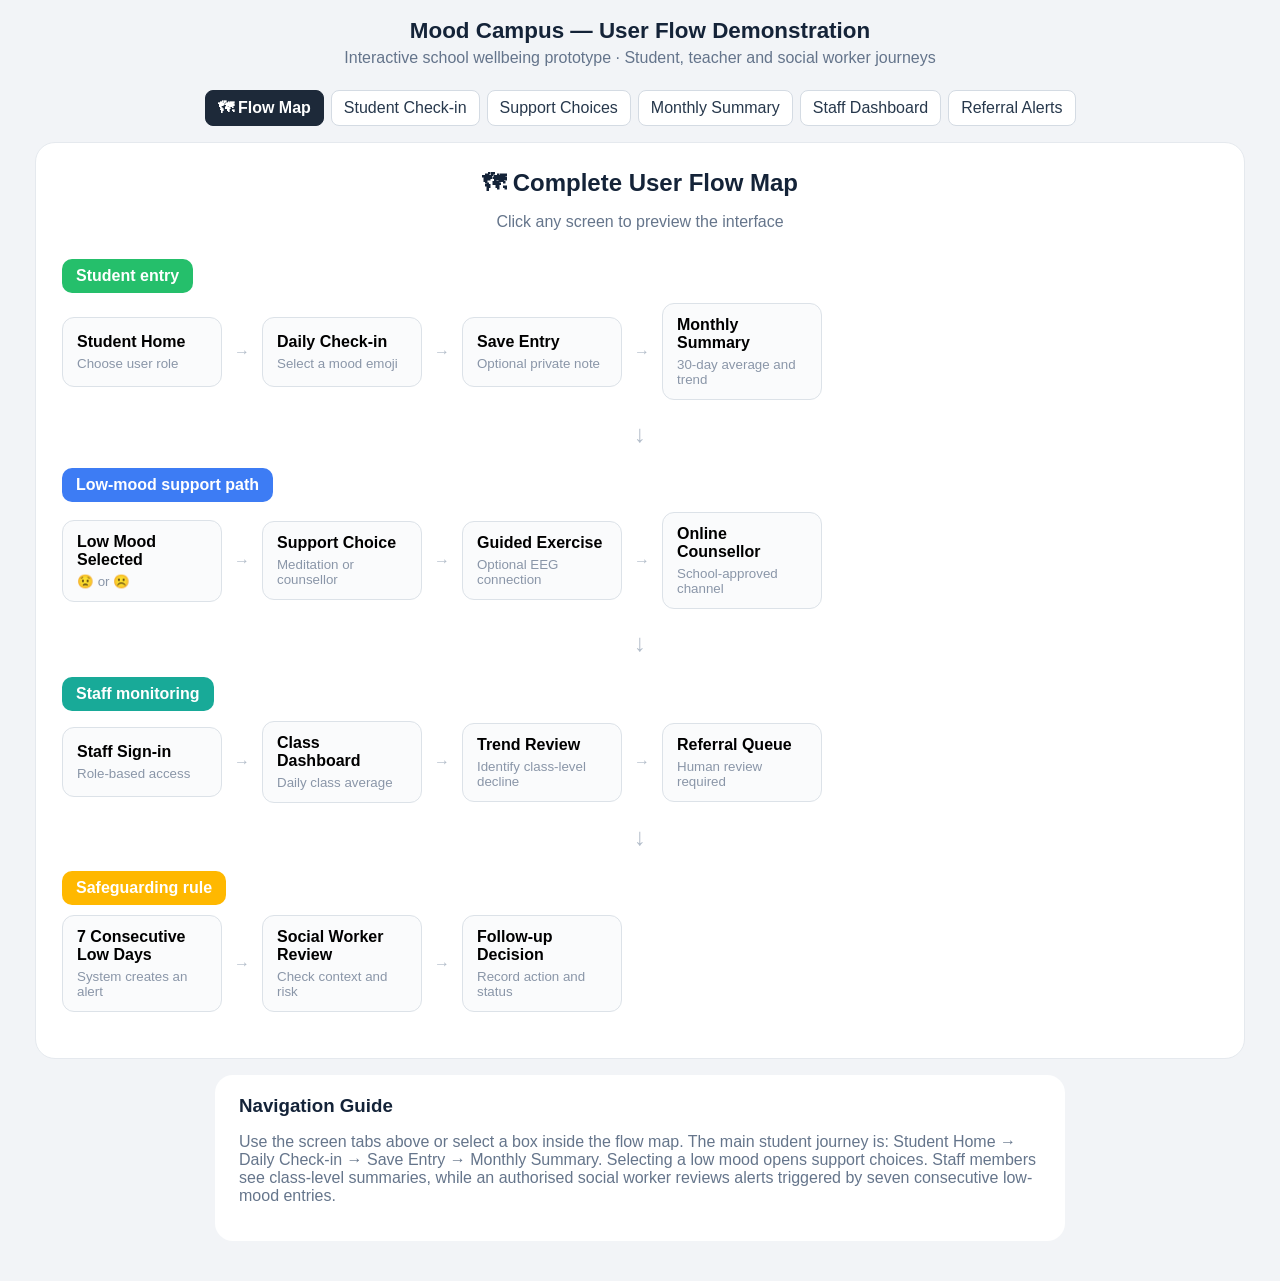
==== index.html @ 875c128a "Add files via upload" ====
<!doctype html>
<html lang="en">
<head>
<meta charset="utf-8"><meta name="viewport" content="width=device-width,initial-scale=1"><meta name="theme-color" content="#173c34">
<title>Mood Campus — User Flow Demonstration</title><link rel="stylesheet" href="style.css">
</head><body>
<header class="site-head"><h1>Mood Campus — User Flow Demonstration</h1><p>Interactive school wellbeing prototype · Student, teacher and social worker journeys</p></header>
<nav class="tabs" aria-label="Prototype screens">
<button class="tab active" data-screen="flow">🗺 Flow Map</button><button class="tab" data-screen="student">Student Check-in</button><button class="tab" data-screen="support">Support Choices</button><button class="tab" data-screen="history">Monthly Summary</button><button class="tab" data-screen="staff">Staff Dashboard</button><button class="tab" data-screen="referrals">Referral Alerts</button>
</nav>
<main>
<section id="flow" class="screen">
<div class="panel flow-panel"><div class="center-title"><h2>🗺 Complete User Flow Map</h2><p>Click any screen to preview the interface</p></div>
<div class="lane"><span class="lane-title green">Student entry</span><div class="flow-row"><button data-go="student"><b>Student Home</b><small>Choose user role</small></button><i>→</i><button data-go="student"><b>Daily Check-in</b><small>Select a mood emoji</small></button><i>→</i><button data-go="history"><b>Save Entry</b><small>Optional private note</small></button><i>→</i><button data-go="history"><b>Monthly Summary</b><small>30-day average and trend</small></button></div></div>
<div class="down">↓</div>
<div class="lane"><span class="lane-title blue">Low-mood support path</span><div class="flow-row"><button data-go="student"><b>Low Mood Selected</b><small>😟 or ☹️</small></button><i>→</i><button data-go="support"><b>Support Choice</b><small>Meditation or counsellor</small></button><i>→</i><button data-go="support"><b>Guided Exercise</b><small>Optional EEG connection</small></button><i>→</i><button data-go="support"><b>Online Counsellor</b><small>School-approved channel</small></button></div></div>
<div class="down">↓</div>
<div class="lane"><span class="lane-title teal">Staff monitoring</span><div class="flow-row"><button data-go="staff"><b>Staff Sign-in</b><small>Role-based access</small></button><i>→</i><button data-go="staff"><b>Class Dashboard</b><small>Daily class average</small></button><i>→</i><button data-go="staff"><b>Trend Review</b><small>Identify class-level decline</small></button><i>→</i><button data-go="referrals"><b>Referral Queue</b><small>Human review required</small></button></div></div>
<div class="down">↓</div>
<div class="lane"><span class="lane-title amber">Safeguarding rule</span><div class="flow-row"><button data-go="referrals"><b>7 Consecutive Low Days</b><small>System creates an alert</small></button><i>→</i><button data-go="referrals"><b>Social Worker Review</b><small>Check context and risk</small></button><i>→</i><button data-go="referrals"><b>Follow-up Decision</b><small>Record action and status</small></button></div></div>
</div>
<div class="guide"><h3>Navigation Guide</h3><p>Use the screen tabs above or select a box inside the flow map. The main student journey is: Student Home → Daily Check-in → Save Entry → Monthly Summary. Selecting a low mood opens support choices. Staff members see class-level summaries, while an authorised social worker reviews alerts triggered by seven consecutive low-mood entries.</p></div>
</section>
<section id="student" class="screen hidden"><div class="phone"><div class="phone-head"><span>9:41</span><b>Mood Campus</b><span>●●●</span></div><div class="phone-body"><p class="kicker">DAILY CHECK-IN</p><h2>How are you feeling today?</h2><p>Select the emoji closest to how you feel right now.</p><div class="moods"><button data-score="5">😄<span>Great</span></button><button data-score="4">🙂<span>Good</span></button><button data-score="3">😐<span>Okay</span></button><button data-score="2">😟<span>Low</span></button><button data-score="1">☹️<span>Very low</span></button></div><label for="note">Would you like to add a note? <em>Optional</em></label><textarea id="note" maxlength="300" placeholder="Your note is stored only in this browser prototype."></textarea><button id="saveMood" class="primary" disabled>Save today's check-in</button><p id="saveMsg" class="status" aria-live="polite"></p><div id="studentSupport" class="mini-support hidden"><b>Support is available now</b><p>You can start a short breathing exercise or contact a school counsellor.</p><button data-jump="support">View support options</button></div></div></div></section>
<section id="support" class="screen hidden"><div class="screen-card"><p class="kicker">SUPPORT CHOICES</p><h2>You do not have to manage this alone.</h2><div class="choice-grid"><article><div class="icon">🧘</div><h3>2-minute breathing exercise</h3><p>Follow a paced breathing circle. This is a wellbeing exercise, not clinical treatment.</p><button id="startMeditation" class="primary">Start exercise</button></article><article><div class="icon">🧠</div><h3>Connect an EEG device</h3><p>Prototype connection for a school-approved meditation device.</p><button id="connectEEG" class="secondary">Connect device</button><p id="eegStatus" class="status"></p></article><article><div class="icon">💬</div><h3>Contact a counsellor</h3><p>Open the school's approved online counselling channel.</p><a class="primary linkbtn" href="mailto:counsellor@school.edu.hk?subject=Student requests counselling support">Contact counsellor</a></article></div><div class="urgent">If you or another person is in immediate danger, contact a trusted adult or call Hong Kong emergency services at 999.</div></div></section>
<section id="history" class="screen hidden"><div class="screen-card"><div class="split"><div><p class="kicker">LAST 30 DAYS</p><h2>My mood summary</h2></div><div class="metric"><b id="monthAvg">--</b><span>/ 5 average</span></div></div><div id="studentChart" class="chart"></div><div class="legend"><span><i class="dot recorded"></i>Recorded</span><span><i class="dot empty"></i>No entry</span></div><p class="privacy-note">This prototype stores entries in your current browser only. Entries do not sync between devices.</p></div></section>
<section id="staff" class="screen hidden"><div class="screen-card"><div class="split"><div><p class="kicker">TEACHER / SOCIAL WORKER</p><h2>Class wellbeing dashboard</h2></div><select id="classSelect" aria-label="Select class"><option>1A</option><option>1B</option><option>2A</option></select></div><div class="stats"><article><span>Today's average</span><b id="classAvg">--</b><small>/ 5</small></article><article><span>Responses today</span><b id="responseCount">--</b><small>students</small></article><article class="warn"><span>Items to review</span><b id="riskCount">--</b><small>alerts</small></article></div><div class="split chart-title"><h3>7-day class average</h3><span id="trendBadge" class="badge"></span></div><div id="classChart" class="chart"></div><p class="privacy-note">Class-level data should only be displayed when the response count is large enough to prevent identification of individual students.</p></div></section>
<section id="referrals" class="screen hidden"><div class="screen-card"><p class="kicker">AUTHORISED STAFF ONLY</p><h2>Social worker review queue</h2><div id="alerts"></div><div class="policy"><b>Prototype safeguard</b><p>Seven consecutive very-low mood entries create a review alert, not a diagnosis. An authorised social worker must assess context, immediate risk and the appropriate next step before contacting the student.</p></div></div></section>
</main>
<div id="modal" class="modal hidden" role="dialog" aria-modal="true"><div class="modal-card"><button id="closeModal" class="close">×</button><h2>2-minute breathing exercise</h2><div class="breath">Breathe in</div><b id="timer">02:00</b><p>Follow the circle at a comfortable pace.</p></div></div>
<script src="app.js"></script></body></html>
---- style.css ----
:root{--navy:#18283c;--bg:#f2f4f7;--card:#fff;--line:#dce2e8;--muted:#718096;--green:#25bf6b;--blue:#3d7cf4;--teal:#18aa98;--amber:#ffb800;--ink:#142338}*{box-sizing:border-box}body{margin:0;font-family:Inter,Segoe UI,Arial,sans-serif;background:var(--bg);color:var(--ink)}button,textarea,select{font:inherit}.site-head{text-align:center;padding:18px 16px 10px}.site-head h1{font-size:1.4rem;margin:0}.site-head p{margin:5px 0;color:#64748b}.tabs{display:flex;flex-wrap:wrap;justify-content:center;gap:7px;padding:8px 16px 16px}.tab{border:1px solid #d4dbe3;background:white;padding:8px 12px;border-radius:8px;cursor:pointer;color:#27384c}.tab.active{background:#1d2939;color:white;border-color:#1d2939;font-weight:700}main{width:min(1210px,calc(100% - 28px));margin:auto}.panel,.screen-card{background:#fff;border-radius:20px;padding:26px;border:1px solid #e5e9ee}.center-title{text-align:center;margin-bottom:28px}.center-title h2{margin:0 0 5px}.center-title p,.guide p{color:#65758b}.lane{margin:20px 0}.lane-title{display:inline-block;color:white;font-weight:750;padding:8px 14px;border-radius:10px;margin-bottom:10px}.green{background:var(--green)}.blue{background:var(--blue)}.teal{background:var(--teal)}.amber{background:var(--amber)}.flow-row{display:flex;align-items:center;gap:12px;flex-wrap:wrap}.flow-row button{width:160px;min-height:70px;text-align:left;padding:12px 14px;background:#fafbfc;border:1px solid #dce2e8;border-radius:12px;cursor:pointer}.flow-row button:hover{border-color:#78a5ef;box-shadow:0 5px 15px #dce9ff}.flow-row b,.flow-row small{display:block}.flow-row small{color:#8a96a8;margin-top:5px}.flow-row i,.down{font-style:normal;color:#b3bdca}.down{text-align:center;font-size:1.5rem}.guide{max-width:850px;margin:16px auto 40px;background:white;border-radius:18px;padding:20px 24px}.guide h3{margin:0 0 5px}.hidden{display:none!important}.phone{width:min(390px,100%);margin:15px auto 40px;background:white;border:10px solid #1f2937;border-radius:34px;overflow:hidden;box-shadow:0 22px 50px #aab3c0}.phone-head{background:#173c34;color:white;display:flex;justify-content:space-between;padding:14px 18px;font-size:.8rem}.phone-body{padding:24px}.kicker{font-size:.72rem;letter-spacing:.14em;color:#3f7c6e;font-weight:800}.moods{display:grid;grid-template-columns:repeat(5,1fr);gap:6px;margin:20px 0}.moods button{font-size:1.7rem;background:#f8fafb;border:1px solid var(--line);border-radius:12px;padding:10px 2px;cursor:pointer}.moods span{display:block;font-size:.62rem;color:var(--muted)}.moods button.selected{background:#dff4eb;outline:2px solid #4f9f88}label{display:block;font-weight:700;font-size:.88rem}label em{font-weight:400;color:var(--muted)}textarea{width:100%;min-height:90px;margin:8px 0 12px;padding:10px;border:1px solid var(--line);border-radius:10px;resize:vertical}.primary,.secondary,.mini-support button{display:inline-block;border:0;border-radius:10px;padding:11px 15px;font-weight:700;cursor:pointer;text-decoration:none}.primary{background:#315b52;color:white}.primary:disabled{opacity:.4}.secondary{background:#e8f0ff;color:#285dae}.status{font-size:.82rem;color:#3f7c6e}.mini-support{background:#fff4dd;border:1px solid #f1d39a;border-radius:12px;padding:12px;margin-top:12px}.mini-support p{font-size:.82rem}.mini-support button{background:#7a5030;color:white}.choice-grid{display:grid;grid-template-columns:repeat(3,1fr);gap:16px;margin:24px 0}.choice-grid article{border:1px solid var(--line);border-radius:16px;padding:20px}.icon{font-size:2.3rem}.urgent,.policy,.privacy-note{background:#fff5e7;border-radius:12px;padding:13px;color:#754a24;font-size:.85rem}.screen-card{max-width:1000px;margin:15px auto 40px}.split{display:flex;justify-content:space-between;align-items:center;gap:15px}.metric{text-align:center;background:#e8f4f0;border-radius:14px;padding:12px 18px}.metric b{font-size:2rem;display:block}.metric span{font-size:.75rem;color:var(--muted)}.chart{height:230px;display:flex;align-items:flex-end;gap:7px;border-bottom:1px solid var(--line);padding-top:25px}.bar{flex:1;min-width:5px;background:#74ad9d;border-radius:5px 5px 0 0;position:relative}.bar:hover:after{content:attr(data-label);position:absolute;bottom:100%;left:50%;transform:translateX(-50%);background:#1d2939;color:white;padding:5px 7px;border-radius:6px;font-size:.7rem;white-space:nowrap}.legend{display:flex;gap:20px;margin:12px 0;color:var(--muted);font-size:.8rem}.dot{width:10px;height:10px;border-radius:50%;display:inline-block;margin-right:5px}.recorded{background:#74ad9d}.empty{background:#e7ebef}.stats{display:grid;grid-template-columns:repeat(3,1fr);gap:14px;margin:25px 0}.stats article{border:1px solid var(--line);border-radius:14px;padding:18px}.stats span{display:block;color:var(--muted)}.stats b{font-size:2rem}.stats small{color:var(--muted)}.stats .warn{background:#fff4da}.badge{background:#e5f2ee;border-radius:20px;padding:7px 11px;font-size:.8rem}.alert{display:flex;justify-content:space-between;gap:15px;padding:16px;border-left:5px solid #d47654;background:#fff7f2;border-radius:11px;margin:12px 0}.alert p{margin:5px 0;color:var(--muted)}.alert button{border:0;background:#7f4335;color:#fff;border-radius:8px;padding:9px 12px;align-self:center}.modal{position:fixed;inset:0;background:#10231dbb;display:grid;place-items:center;padding:20px}.modal-card{position:relative;background:white;text-align:center;width:min(430px,100%);padding:28px;border-radius:20px}.close{position:absolute;right:13px;top:8px;border:0;background:none;font-size:1.8rem}.breath{width:155px;height:155px;margin:25px auto;display:grid;place-items:center;border-radius:50%;background:#cfe9e1;font-weight:800;animation:breathe 8s ease-in-out infinite}@keyframes breathe{0%,100%{transform:scale(.76)}50%{transform:scale(1.08)}}@media(max-width:720px){.choice-grid,.stats{grid-template-columns:1fr}.flow-row{align-items:stretch}.flow-row button{width:calc(50% - 18px)}.flow-row i{align-self:center}.split{align-items:flex-start}.site-head h1{font-size:1.15rem}}
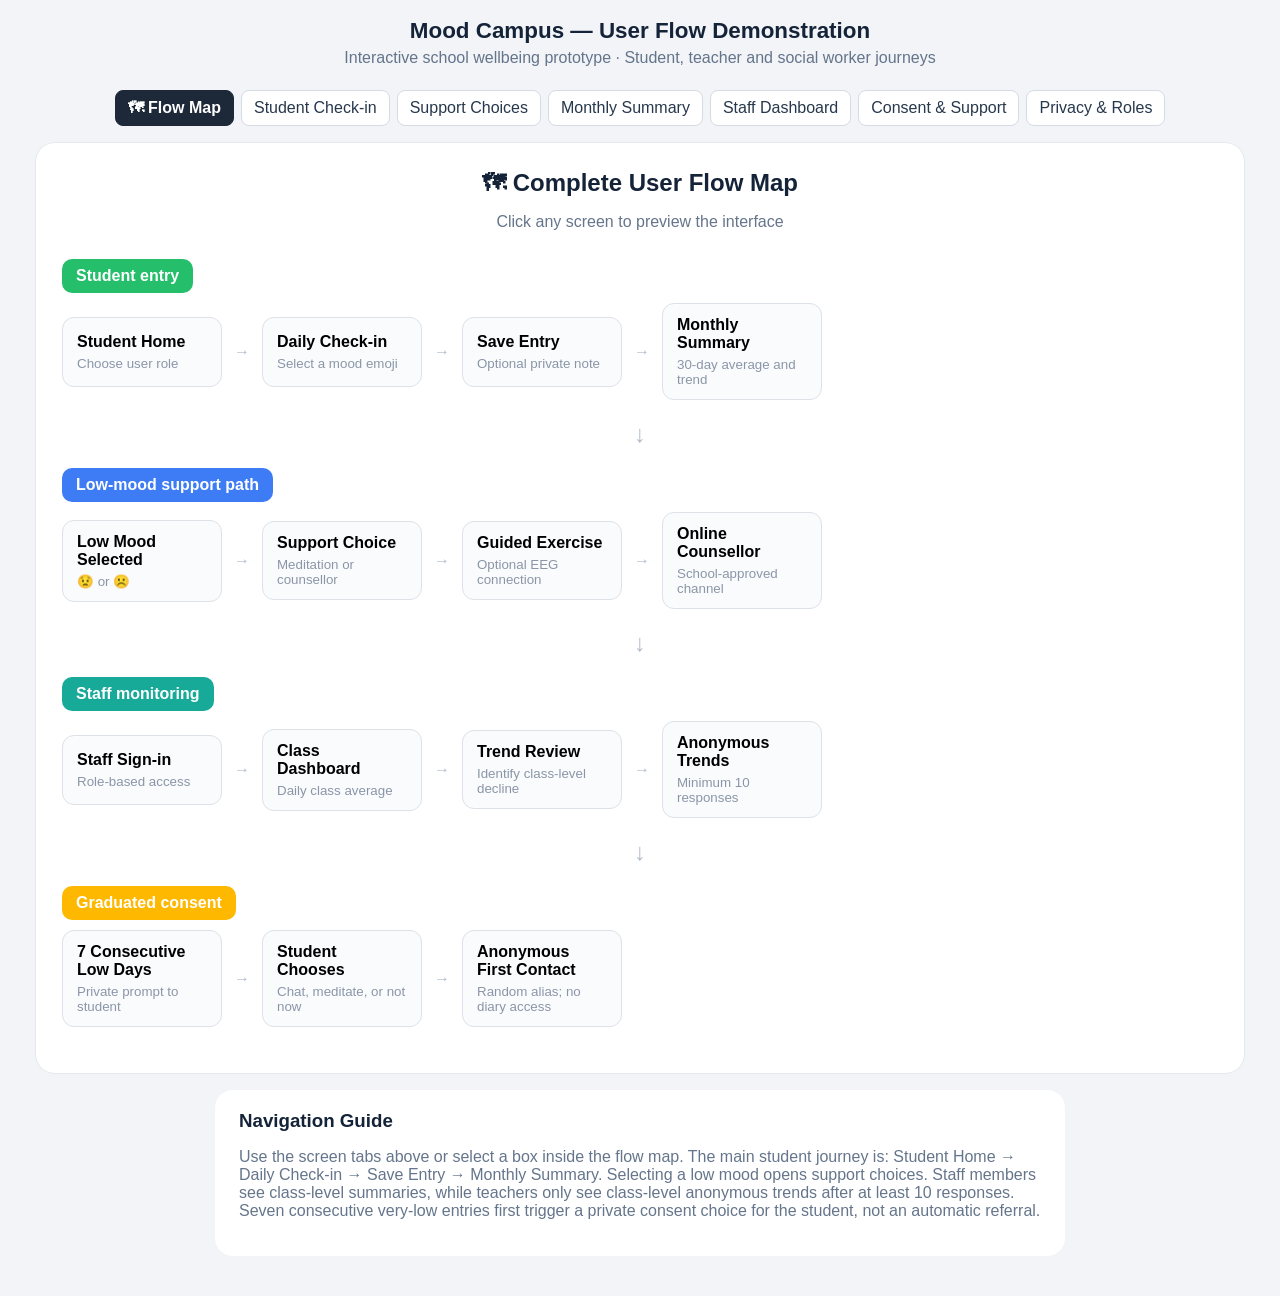
==== commit 37a7a631: "Add files via upload" ====
--- a/index.html
+++ b/index.html
@@ -6,7 +6,7 @@
 </head><body>
 <header class="site-head"><h1>Mood Campus — User Flow Demonstration</h1><p>Interactive school wellbeing prototype · Student, teacher and social worker journeys</p></header>
 <nav class="tabs" aria-label="Prototype screens">
-<button class="tab active" data-screen="flow">🗺 Flow Map</button><button class="tab" data-screen="student">Student Check-in</button><button class="tab" data-screen="support">Support Choices</button><button class="tab" data-screen="history">Monthly Summary</button><button class="tab" data-screen="staff">Staff Dashboard</button><button class="tab" data-screen="referrals">Referral Alerts</button>
+<button class="tab active" data-screen="flow">🗺 Flow Map</button><button class="tab" data-screen="student">Student Check-in</button><button class="tab" data-screen="support">Support Choices</button><button class="tab" data-screen="history">Monthly Summary</button><button class="tab" data-screen="staff">Staff Dashboard</button><button class="tab" data-screen="referrals">Consent & Support</button><button class="tab" data-screen="privacy">Privacy & Roles</button>
 </nav>
 <main>
 <section id="flow" class="screen">
@@ -15,17 +15,18 @@
 <div class="down">↓</div>
 <div class="lane"><span class="lane-title blue">Low-mood support path</span><div class="flow-row"><button data-go="student"><b>Low Mood Selected</b><small>😟 or ☹️</small></button><i>→</i><button data-go="support"><b>Support Choice</b><small>Meditation or counsellor</small></button><i>→</i><button data-go="support"><b>Guided Exercise</b><small>Optional EEG connection</small></button><i>→</i><button data-go="support"><b>Online Counsellor</b><small>School-approved channel</small></button></div></div>
 <div class="down">↓</div>
-<div class="lane"><span class="lane-title teal">Staff monitoring</span><div class="flow-row"><button data-go="staff"><b>Staff Sign-in</b><small>Role-based access</small></button><i>→</i><button data-go="staff"><b>Class Dashboard</b><small>Daily class average</small></button><i>→</i><button data-go="staff"><b>Trend Review</b><small>Identify class-level decline</small></button><i>→</i><button data-go="referrals"><b>Referral Queue</b><small>Human review required</small></button></div></div>
+<div class="lane"><span class="lane-title teal">Staff monitoring</span><div class="flow-row"><button data-go="staff"><b>Staff Sign-in</b><small>Role-based access</small></button><i>→</i><button data-go="staff"><b>Class Dashboard</b><small>Daily class average</small></button><i>→</i><button data-go="staff"><b>Trend Review</b><small>Identify class-level decline</small></button><i>→</i><button data-go="staff"><b>Anonymous Trends</b><small>Minimum 10 responses</small></button></div></div>
 <div class="down">↓</div>
-<div class="lane"><span class="lane-title amber">Safeguarding rule</span><div class="flow-row"><button data-go="referrals"><b>7 Consecutive Low Days</b><small>System creates an alert</small></button><i>→</i><button data-go="referrals"><b>Social Worker Review</b><small>Check context and risk</small></button><i>→</i><button data-go="referrals"><b>Follow-up Decision</b><small>Record action and status</small></button></div></div>
+<div class="lane"><span class="lane-title amber">Graduated consent</span><div class="flow-row"><button data-go="referrals"><b>7 Consecutive Low Days</b><small>Private prompt to student</small></button><i>→</i><button data-go="referrals"><b>Student Chooses</b><small>Chat, meditate, or not now</small></button><i>→</i><button data-go="referrals"><b>Anonymous First Contact</b><small>Random alias; no diary access</small></button></div></div>
 </div>
-<div class="guide"><h3>Navigation Guide</h3><p>Use the screen tabs above or select a box inside the flow map. The main student journey is: Student Home → Daily Check-in → Save Entry → Monthly Summary. Selecting a low mood opens support choices. Staff members see class-level summaries, while an authorised social worker reviews alerts triggered by seven consecutive low-mood entries.</p></div>
+<div class="guide"><h3>Navigation Guide</h3><p>Use the screen tabs above or select a box inside the flow map. The main student journey is: Student Home → Daily Check-in → Save Entry → Monthly Summary. Selecting a low mood opens support choices. Staff members see class-level summaries, while teachers only see class-level anonymous trends after at least 10 responses. Seven consecutive very-low entries first trigger a private consent choice for the student, not an automatic referral.</p></div>
 </section>
-<section id="student" class="screen hidden"><div class="phone"><div class="phone-head"><span>9:41</span><b>Mood Campus</b><span>●●●</span></div><div class="phone-body"><p class="kicker">DAILY CHECK-IN</p><h2>How are you feeling today?</h2><p>Select the emoji closest to how you feel right now.</p><div class="moods"><button data-score="5">😄<span>Great</span></button><button data-score="4">🙂<span>Good</span></button><button data-score="3">😐<span>Okay</span></button><button data-score="2">😟<span>Low</span></button><button data-score="1">☹️<span>Very low</span></button></div><label for="note">Would you like to add a note? <em>Optional</em></label><textarea id="note" maxlength="300" placeholder="Your note is stored only in this browser prototype."></textarea><button id="saveMood" class="primary" disabled>Save today's check-in</button><p id="saveMsg" class="status" aria-live="polite"></p><div id="studentSupport" class="mini-support hidden"><b>Support is available now</b><p>You can start a short breathing exercise or contact a school counsellor.</p><button data-jump="support">View support options</button></div></div></div></section>
-<section id="support" class="screen hidden"><div class="screen-card"><p class="kicker">SUPPORT CHOICES</p><h2>You do not have to manage this alone.</h2><div class="choice-grid"><article><div class="icon">🧘</div><h3>2-minute breathing exercise</h3><p>Follow a paced breathing circle. This is a wellbeing exercise, not clinical treatment.</p><button id="startMeditation" class="primary">Start exercise</button></article><article><div class="icon">🧠</div><h3>Connect an EEG device</h3><p>Prototype connection for a school-approved meditation device.</p><button id="connectEEG" class="secondary">Connect device</button><p id="eegStatus" class="status"></p></article><article><div class="icon">💬</div><h3>Contact a counsellor</h3><p>Open the school's approved online counselling channel.</p><a class="primary linkbtn" href="mailto:counsellor@school.edu.hk?subject=Student requests counselling support">Contact counsellor</a></article></div><div class="urgent">If you or another person is in immediate danger, contact a trusted adult or call Hong Kong emergency services at 999.</div></div></section>
+<section id="student" class="screen hidden"><div class="phone"><div class="phone-head"><span>9:41</span><b>Mood Campus</b><span>●●●</span></div><div class="phone-body"><p class="kicker">DAILY CHECK-IN</p><h2>How are you feeling today?</h2><p>Select the emoji closest to how you feel right now.</p><div class="moods"><button data-score="5">😄<span>Great</span></button><button data-score="4">🙂<span>Good</span></button><button data-score="3">😐<span>Okay</span></button><button data-score="2">😟<span>Low</span></button><button data-score="1">☹️<span>Very low</span></button></div><label for="note">Would you like to add a note? <em>Optional</em></label><textarea id="note" maxlength="300" placeholder="Your note is stored only in this browser prototype."></textarea><button id="saveMood" class="primary" disabled>Save today's check-in</button><button id="previewTeacher" class="preview-btn" type="button">Preview what my teacher can see</button><p id="saveMsg" class="status" aria-live="polite"></p><div id="consentPrompt" class="consent-box hidden"><b>It looks like this week may have been tiring.</b><p>Would you like a five-minute text chat with the school social worker using an anonymous nickname? Your teacher will not be told, and your diary will never be shared.</p><div class="consent-actions"><button data-consent="chat">Chat anonymously</button><button data-consent="meditate">Use meditation first</button><button data-consent="later">Not now</button></div><p id="consentResult" class="status"></p></div><div id="studentSupport" class="mini-support hidden"><b>Support is available now</b><p>You can start a short breathing exercise or contact a school counsellor.</p><button data-jump="support">View support options</button></div></div></div></section>
+<section id="support" class="screen hidden"><div class="screen-card"><p class="kicker">SUPPORT CHOICES</p><h2>You do not have to manage this alone.</h2><div class="choice-grid"><article><div class="icon">🧘</div><h3>2-minute breathing exercise</h3><p>Follow a paced breathing circle. This is a wellbeing exercise, not clinical treatment.</p><button id="startMeditation" class="primary">Start exercise</button></article><article><div class="icon">🧠</div><h3>Connect an EEG device</h3><p>Prototype connection for a school-approved meditation device.</p><button id="connectEEG" class="secondary">Connect device</button><p id="eegStatus" class="status"></p></article><article><div class="icon">💬</div><h3>Anonymous first contact</h3><p>Start with a random nickname such as “Blue Koala.” You decide later whether to reveal your identity.</p><button id="anonymousChat" class="primary">Generate anonymous alias</button><p id="aliasStatus" class="status"></p></article></div><div class="urgent">If you or another person is in immediate danger, contact a trusted adult or call Hong Kong emergency services at 999.</div></div></section>
 <section id="history" class="screen hidden"><div class="screen-card"><div class="split"><div><p class="kicker">LAST 30 DAYS</p><h2>My mood summary</h2></div><div class="metric"><b id="monthAvg">--</b><span>/ 5 average</span></div></div><div id="studentChart" class="chart"></div><div class="legend"><span><i class="dot recorded"></i>Recorded</span><span><i class="dot empty"></i>No entry</span></div><p class="privacy-note">This prototype stores entries in your current browser only. Entries do not sync between devices.</p></div></section>
-<section id="staff" class="screen hidden"><div class="screen-card"><div class="split"><div><p class="kicker">TEACHER / SOCIAL WORKER</p><h2>Class wellbeing dashboard</h2></div><select id="classSelect" aria-label="Select class"><option>1A</option><option>1B</option><option>2A</option></select></div><div class="stats"><article><span>Today's average</span><b id="classAvg">--</b><small>/ 5</small></article><article><span>Responses today</span><b id="responseCount">--</b><small>students</small></article><article class="warn"><span>Items to review</span><b id="riskCount">--</b><small>alerts</small></article></div><div class="split chart-title"><h3>7-day class average</h3><span id="trendBadge" class="badge"></span></div><div id="classChart" class="chart"></div><p class="privacy-note">Class-level data should only be displayed when the response count is large enough to prevent identification of individual students.</p></div></section>
-<section id="referrals" class="screen hidden"><div class="screen-card"><p class="kicker">AUTHORISED STAFF ONLY</p><h2>Social worker review queue</h2><div id="alerts"></div><div class="policy"><b>Prototype safeguard</b><p>Seven consecutive very-low mood entries create a review alert, not a diagnosis. An authorised social worker must assess context, immediate risk and the appropriate next step before contacting the student.</p></div></div></section>
+<section id="staff" class="screen hidden"><div class="screen-card"><div class="split"><div><p class="kicker">TEACHER / SOCIAL WORKER</p><h2>Class wellbeing dashboard</h2></div><select id="classSelect" aria-label="Select class"><option>1A</option><option>1B</option><option>2A</option></select></div><div class="stats"><article><span>Today's average</span><b id="classAvg">--</b><small>/ 5</small></article><article><span>Responses today</span><b id="responseCount">--</b><small>students</small></article><article class="warn"><span>Items to review</span><b id="riskCount">--</b><small>alerts</small></article></div><div class="split chart-title"><h3>7-day class average</h3><span id="trendBadge" class="badge"></span></div><div id="classChart" class="chart"></div><div id="thresholdNotice" class="threshold hidden"><b>Data hidden</b><p>Fewer than 10 students have responded. The teacher dashboard will not update until the minimum threshold is met.</p></div><p class="privacy-note"><b>Teacher access:</b> anonymous class averages only. Teachers cannot see student names, individual mood records, diary text, aliases, or social-worker conversations.</p></div></section>
+<section id="referrals" class="screen hidden"><div class="screen-card"><p class="kicker">GRADUATED CONSENT</p><h2>Student-controlled support</h2><div class="consent-demo"><div class="step"><b>1. Private prompt</b><p>After seven consecutive very-low entries, only the student sees a gentle invitation. No teacher or social worker is notified yet.</p></div><div class="step"><b>2. Student choice</b><p>The student chooses anonymous chat, a meditation tool, or “Not now.” Refusing does not create a referral.</p></div><div class="step"><b>3. Anonymous first contact</b><p>If the student agrees, the social worker receives a support request under a random alias. Diary text remains unavailable.</p></div></div><div class="demo-chat"><span class="alias-pill">Blue Koala</span><p><b>Shared with social worker:</b> “A student has voluntarily requested a five-minute anonymous text chat.”</p><p><b>Not shared:</b> name, class, diary text, full mood history, or teacher dashboard data.</p></div><div class="policy"><b>Exception for immediate danger</b><p>The prototype should clearly explain any school safeguarding exception before use. Emergency risk should follow the school's approved safeguarding procedure, not an undisclosed automated referral rule.</p></div></div></section>
+<section id="privacy" class="screen hidden"><div class="screen-card"><p class="kicker">ROLE-BASED ACCESS CONTROL</p><h2>Who can see what?</h2><div class="rbac-grid"><article><h3>Student</h3><ul><li>Sees personal check-ins and 30-day average</li><li>Diary remains only on the student's device in this prototype</li><li>Controls whether to request anonymous support</li><li>Can preview the teacher view</li></ul></article><article><h3>Teacher</h3><ul><li>Sees anonymous class-level trends only</li><li>No names, individual records, diaries, aliases, or chats</li><li>Charts require at least 10 responses</li><li>Cannot export student-level wellbeing data</li></ul></article><article><h3>Social worker</h3><ul><li>Receives only student-authorised support signals</li><li>Starts with a random alias</li><li>Cannot read diary text</li><li>Identity is revealed only if the student chooses, subject to stated emergency safeguards</li></ul></article><article><h3>Administrator</h3><ul><li>Manages accounts and role permissions</li><li>Cannot decrypt or read diary text</li><li>Audit logs record access and configuration changes</li><li>No teacher-role override into personal data</li></ul></article></div><div class="policy"><b>Diary privacy</b><p>For this GitHub Pages prototype, diary text is stored only in browser Local Storage. A production design should use audited end-to-end encryption or local-only storage. Local Storage alone is not suitable on shared school devices because anyone using the same browser profile may access it.</p></div></div></section>
 </main>
-<div id="modal" class="modal hidden" role="dialog" aria-modal="true"><div class="modal-card"><button id="closeModal" class="close">×</button><h2>2-minute breathing exercise</h2><div class="breath">Breathe in</div><b id="timer">02:00</b><p>Follow the circle at a comfortable pace.</p></div></div>
+<div id="teacherPreview" class="modal hidden" role="dialog" aria-modal="true"><div class="modal-card preview-modal"><button id="closePreview" class="close">×</button><p class="kicker">TEACHER VIEW PREVIEW</p><h2>This is all your teacher can see</h2><div class="blur-chart"><i></i><i></i><i></i><i></i><i></i><i></i><i></i></div><p><b>Class 1A anonymous weekly trend</b></p><div class="no-access">No names · No individual moods · No diary text · No support requests</div><p class="privacy-note">The chart appears only after at least 10 students respond.</p></div></div><div id="modal" class="modal hidden" role="dialog" aria-modal="true"><div class="modal-card"><button id="closeModal" class="close">×</button><h2>2-minute breathing exercise</h2><div class="breath">Breathe in</div><b id="timer">02:00</b><p>Follow the circle at a comfortable pace.</p></div></div>
 <script src="app.js"></script></body></html>
--- a/style.css
+++ b/style.css
@@ -1 +1,2 @@
 :root{--navy:#18283c;--bg:#f2f4f7;--card:#fff;--line:#dce2e8;--muted:#718096;--green:#25bf6b;--blue:#3d7cf4;--teal:#18aa98;--amber:#ffb800;--ink:#142338}*{box-sizing:border-box}body{margin:0;font-family:Inter,Segoe UI,Arial,sans-serif;background:var(--bg);color:var(--ink)}button,textarea,select{font:inherit}.site-head{text-align:center;padding:18px 16px 10px}.site-head h1{font-size:1.4rem;margin:0}.site-head p{margin:5px 0;color:#64748b}.tabs{display:flex;flex-wrap:wrap;justify-content:center;gap:7px;padding:8px 16px 16px}.tab{border:1px solid #d4dbe3;background:white;padding:8px 12px;border-radius:8px;cursor:pointer;color:#27384c}.tab.active{background:#1d2939;color:white;border-color:#1d2939;font-weight:700}main{width:min(1210px,calc(100% - 28px));margin:auto}.panel,.screen-card{background:#fff;border-radius:20px;padding:26px;border:1px solid #e5e9ee}.center-title{text-align:center;margin-bottom:28px}.center-title h2{margin:0 0 5px}.center-title p,.guide p{color:#65758b}.lane{margin:20px 0}.lane-title{display:inline-block;color:white;font-weight:750;padding:8px 14px;border-radius:10px;margin-bottom:10px}.green{background:var(--green)}.blue{background:var(--blue)}.teal{background:var(--teal)}.amber{background:var(--amber)}.flow-row{display:flex;align-items:center;gap:12px;flex-wrap:wrap}.flow-row button{width:160px;min-height:70px;text-align:left;padding:12px 14px;background:#fafbfc;border:1px solid #dce2e8;border-radius:12px;cursor:pointer}.flow-row button:hover{border-color:#78a5ef;box-shadow:0 5px 15px #dce9ff}.flow-row b,.flow-row small{display:block}.flow-row small{color:#8a96a8;margin-top:5px}.flow-row i,.down{font-style:normal;color:#b3bdca}.down{text-align:center;font-size:1.5rem}.guide{max-width:850px;margin:16px auto 40px;background:white;border-radius:18px;padding:20px 24px}.guide h3{margin:0 0 5px}.hidden{display:none!important}.phone{width:min(390px,100%);margin:15px auto 40px;background:white;border:10px solid #1f2937;border-radius:34px;overflow:hidden;box-shadow:0 22px 50px #aab3c0}.phone-head{background:#173c34;color:white;display:flex;justify-content:space-between;padding:14px 18px;font-size:.8rem}.phone-body{padding:24px}.kicker{font-size:.72rem;letter-spacing:.14em;color:#3f7c6e;font-weight:800}.moods{display:grid;grid-template-columns:repeat(5,1fr);gap:6px;margin:20px 0}.moods button{font-size:1.7rem;background:#f8fafb;border:1px solid var(--line);border-radius:12px;padding:10px 2px;cursor:pointer}.moods span{display:block;font-size:.62rem;color:var(--muted)}.moods button.selected{background:#dff4eb;outline:2px solid #4f9f88}label{display:block;font-weight:700;font-size:.88rem}label em{font-weight:400;color:var(--muted)}textarea{width:100%;min-height:90px;margin:8px 0 12px;padding:10px;border:1px solid var(--line);border-radius:10px;resize:vertical}.primary,.secondary,.mini-support button{display:inline-block;border:0;border-radius:10px;padding:11px 15px;font-weight:700;cursor:pointer;text-decoration:none}.primary{background:#315b52;color:white}.primary:disabled{opacity:.4}.secondary{background:#e8f0ff;color:#285dae}.status{font-size:.82rem;color:#3f7c6e}.mini-support{background:#fff4dd;border:1px solid #f1d39a;border-radius:12px;padding:12px;margin-top:12px}.mini-support p{font-size:.82rem}.mini-support button{background:#7a5030;color:white}.choice-grid{display:grid;grid-template-columns:repeat(3,1fr);gap:16px;margin:24px 0}.choice-grid article{border:1px solid var(--line);border-radius:16px;padding:20px}.icon{font-size:2.3rem}.urgent,.policy,.privacy-note{background:#fff5e7;border-radius:12px;padding:13px;color:#754a24;font-size:.85rem}.screen-card{max-width:1000px;margin:15px auto 40px}.split{display:flex;justify-content:space-between;align-items:center;gap:15px}.metric{text-align:center;background:#e8f4f0;border-radius:14px;padding:12px 18px}.metric b{font-size:2rem;display:block}.metric span{font-size:.75rem;color:var(--muted)}.chart{height:230px;display:flex;align-items:flex-end;gap:7px;border-bottom:1px solid var(--line);padding-top:25px}.bar{flex:1;min-width:5px;background:#74ad9d;border-radius:5px 5px 0 0;position:relative}.bar:hover:after{content:attr(data-label);position:absolute;bottom:100%;left:50%;transform:translateX(-50%);background:#1d2939;color:white;padding:5px 7px;border-radius:6px;font-size:.7rem;white-space:nowrap}.legend{display:flex;gap:20px;margin:12px 0;color:var(--muted);font-size:.8rem}.dot{width:10px;height:10px;border-radius:50%;display:inline-block;margin-right:5px}.recorded{background:#74ad9d}.empty{background:#e7ebef}.stats{display:grid;grid-template-columns:repeat(3,1fr);gap:14px;margin:25px 0}.stats article{border:1px solid var(--line);border-radius:14px;padding:18px}.stats span{display:block;color:var(--muted)}.stats b{font-size:2rem}.stats small{color:var(--muted)}.stats .warn{background:#fff4da}.badge{background:#e5f2ee;border-radius:20px;padding:7px 11px;font-size:.8rem}.alert{display:flex;justify-content:space-between;gap:15px;padding:16px;border-left:5px solid #d47654;background:#fff7f2;border-radius:11px;margin:12px 0}.alert p{margin:5px 0;color:var(--muted)}.alert button{border:0;background:#7f4335;color:#fff;border-radius:8px;padding:9px 12px;align-self:center}.modal{position:fixed;inset:0;background:#10231dbb;display:grid;place-items:center;padding:20px}.modal-card{position:relative;background:white;text-align:center;width:min(430px,100%);padding:28px;border-radius:20px}.close{position:absolute;right:13px;top:8px;border:0;background:none;font-size:1.8rem}.breath{width:155px;height:155px;margin:25px auto;display:grid;place-items:center;border-radius:50%;background:#cfe9e1;font-weight:800;animation:breathe 8s ease-in-out infinite}@keyframes breathe{0%,100%{transform:scale(.76)}50%{transform:scale(1.08)}}@media(max-width:720px){.choice-grid,.stats{grid-template-columns:1fr}.flow-row{align-items:stretch}.flow-row button{width:calc(50% - 18px)}.flow-row i{align-self:center}.split{align-items:flex-start}.site-head h1{font-size:1.15rem}}
+.preview-btn{width:100%;margin-top:9px;border:1px solid #315b52;background:white;color:#315b52;border-radius:10px;padding:10px;font-weight:700;cursor:pointer}.consent-box{background:#eef6ff;border:1px solid #bfd7f2;border-radius:13px;padding:14px;margin-top:13px}.consent-actions{display:flex;flex-wrap:wrap;gap:7px}.consent-actions button{border:0;border-radius:9px;padding:8px 10px;background:#285dae;color:#fff;cursor:pointer}.consent-actions button:nth-child(2){background:#315b52}.consent-actions button:nth-child(3){background:#6b7280}.threshold{background:#fff1d6;border:1px solid #efc56a;border-radius:12px;padding:13px}.consent-demo,.rbac-grid{display:grid;grid-template-columns:repeat(3,1fr);gap:14px;margin:20px 0}.step,.rbac-grid article{border:1px solid var(--line);border-radius:14px;padding:17px;background:#fbfcfd}.rbac-grid{grid-template-columns:repeat(2,1fr)}.rbac-grid li{margin:8px 0;color:#526174}.demo-chat{border-left:5px solid #3d7cf4;background:#eef5ff;padding:15px;border-radius:10px;margin:18px 0}.alias-pill{display:inline-block;background:#285dae;color:#fff;border-radius:999px;padding:6px 11px;font-weight:700}.preview-modal{width:min(620px,100%)}.blur-chart{height:180px;display:flex;align-items:flex-end;gap:10px;padding:20px;background:#f4f6f8;border-radius:13px;filter:blur(3px)}.blur-chart i{flex:1;background:#8facbf;border-radius:6px 6px 0 0}.blur-chart i:nth-child(1){height:55%}.blur-chart i:nth-child(2){height:62%}.blur-chart i:nth-child(3){height:48%}.blur-chart i:nth-child(4){height:70%}.blur-chart i:nth-child(5){height:58%}.blur-chart i:nth-child(6){height:52%}.blur-chart i:nth-child(7){height:64%}.no-access{background:#e8f4f0;color:#274e44;border-radius:10px;padding:12px;font-weight:700}@media(max-width:720px){.consent-demo,.rbac-grid{grid-template-columns:1fr}}
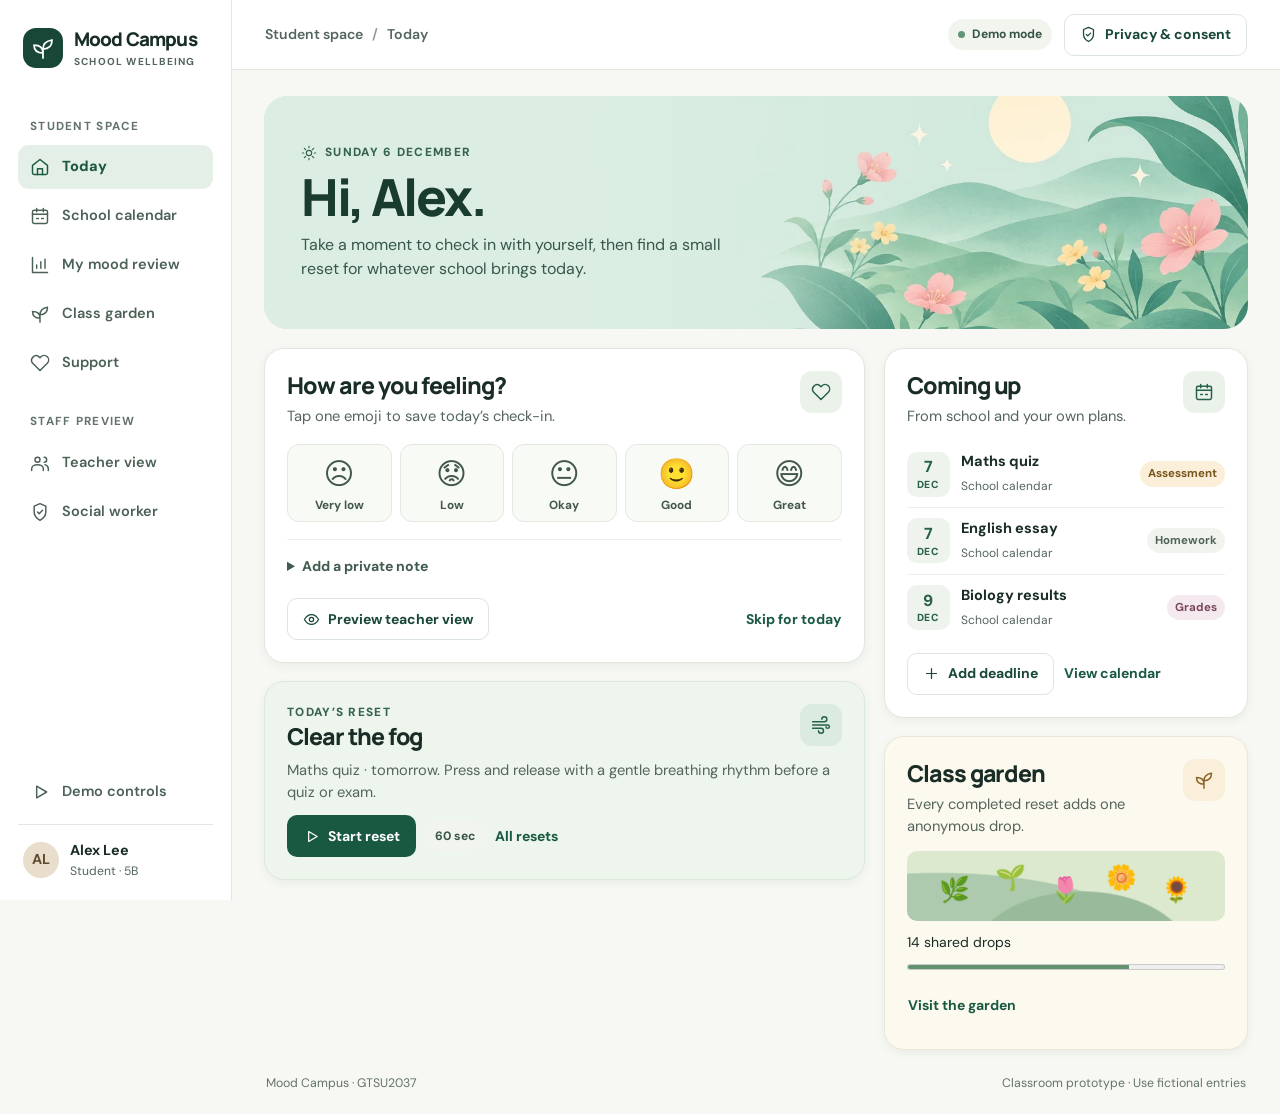
==== commit 98aab1ff: "Add files via upload" ====
--- a/index.html
+++ b/index.html
@@ -1,32 +1,30 @@
 <!doctype html>
 <html lang="en">
 <head>
-<meta charset="utf-8"><meta name="viewport" content="width=device-width,initial-scale=1"><meta name="theme-color" content="#173c34">
-<title>Mood Campus — User Flow Demonstration</title><link rel="stylesheet" href="style.css">
-</head><body>
-<header class="site-head"><h1>Mood Campus — User Flow Demonstration</h1><p>Interactive school wellbeing prototype · Student, teacher and social worker journeys</p></header>
-<nav class="tabs" aria-label="Prototype screens">
-<button class="tab active" data-screen="flow">🗺 Flow Map</button><button class="tab" data-screen="student">Student Check-in</button><button class="tab" data-screen="support">Support Choices</button><button class="tab" data-screen="history">Monthly Summary</button><button class="tab" data-screen="staff">Staff Dashboard</button><button class="tab" data-screen="referrals">Consent & Support</button><button class="tab" data-screen="privacy">Privacy & Roles</button>
-</nav>
-<main>
-<section id="flow" class="screen">
-<div class="panel flow-panel"><div class="center-title"><h2>🗺 Complete User Flow Map</h2><p>Click any screen to preview the interface</p></div>
-<div class="lane"><span class="lane-title green">Student entry</span><div class="flow-row"><button data-go="student"><b>Student Home</b><small>Choose user role</small></button><i>→</i><button data-go="student"><b>Daily Check-in</b><small>Select a mood emoji</small></button><i>→</i><button data-go="history"><b>Save Entry</b><small>Optional private note</small></button><i>→</i><button data-go="history"><b>Monthly Summary</b><small>30-day average and trend</small></button></div></div>
-<div class="down">↓</div>
-<div class="lane"><span class="lane-title blue">Low-mood support path</span><div class="flow-row"><button data-go="student"><b>Low Mood Selected</b><small>😟 or ☹️</small></button><i>→</i><button data-go="support"><b>Support Choice</b><small>Meditation or counsellor</small></button><i>→</i><button data-go="support"><b>Guided Exercise</b><small>Optional EEG connection</small></button><i>→</i><button data-go="support"><b>Online Counsellor</b><small>School-approved channel</small></button></div></div>
-<div class="down">↓</div>
-<div class="lane"><span class="lane-title teal">Staff monitoring</span><div class="flow-row"><button data-go="staff"><b>Staff Sign-in</b><small>Role-based access</small></button><i>→</i><button data-go="staff"><b>Class Dashboard</b><small>Daily class average</small></button><i>→</i><button data-go="staff"><b>Trend Review</b><small>Identify class-level decline</small></button><i>→</i><button data-go="staff"><b>Anonymous Trends</b><small>Minimum 10 responses</small></button></div></div>
-<div class="down">↓</div>
-<div class="lane"><span class="lane-title amber">Graduated consent</span><div class="flow-row"><button data-go="referrals"><b>7 Consecutive Low Days</b><small>Private prompt to student</small></button><i>→</i><button data-go="referrals"><b>Student Chooses</b><small>Chat, meditate, or not now</small></button><i>→</i><button data-go="referrals"><b>Anonymous First Contact</b><small>Random alias; no diary access</small></button></div></div>
+<meta charset="utf-8"><meta name="viewport" content="width=device-width, initial-scale=1">
+<meta name="theme-color" content="#f7f8f3">
+<meta name="description" content="Mood Campus, an interactive school wellbeing prototype for GTSU2037">
+<title>Mood Campus</title>
+<link rel="stylesheet" href="./style.css">
+<script defer src="./app.js"></script>
+</head>
+<body>
+<aside class="sidebar">
+  <a class="brand" href="#today"><span class="brand-icon" data-icon="sprout"></span><span>Mood Campus<small>SCHOOL WELLBEING</small></span></a>
+  <nav id="nav" aria-label="Main navigation"></nav>
+  <div class="side-bottom">
+    <button class="demo-link" data-action="demo"><span data-icon="play"></span> Demo controls</button>
+    <div class="profile"><span class="avatar">AL</span><div><b>Alex Lee</b><small>Student · 5B</small></div></div>
+  </div>
+</aside>
+<div class="workspace">
+<header class="topbar">
+  <span id="breadcrumb">Student space <span>/</span> Today</span>
+  <div class="header-actions"><span class="prototype"><i></i> Demo mode</span><button class="btn quiet" data-action="privacy"><span data-icon="shield"></span><span class="privacy-label">Privacy &amp; consent</span></button></div>
+</header>
+<main id="main" tabindex="-1"></main>
+<footer class="footer"><span>Mood Campus · GTSU2037</span><span>Classroom prototype · Use fictional entries</span></footer>
 </div>
-<div class="guide"><h3>Navigation Guide</h3><p>Use the screen tabs above or select a box inside the flow map. The main student journey is: Student Home → Daily Check-in → Save Entry → Monthly Summary. Selecting a low mood opens support choices. Staff members see class-level summaries, while teachers only see class-level anonymous trends after at least 10 responses. Seven consecutive very-low entries first trigger a private consent choice for the student, not an automatic referral.</p></div>
-</section>
-<section id="student" class="screen hidden"><div class="phone"><div class="phone-head"><span>9:41</span><b>Mood Campus</b><span>●●●</span></div><div class="phone-body"><p class="kicker">DAILY CHECK-IN</p><h2>How are you feeling today?</h2><p>Select the emoji closest to how you feel right now.</p><div class="moods"><button data-score="5">😄<span>Great</span></button><button data-score="4">🙂<span>Good</span></button><button data-score="3">😐<span>Okay</span></button><button data-score="2">😟<span>Low</span></button><button data-score="1">☹️<span>Very low</span></button></div><label for="note">Would you like to add a note? <em>Optional</em></label><textarea id="note" maxlength="300" placeholder="Your note is stored only in this browser prototype."></textarea><button id="saveMood" class="primary" disabled>Save today's check-in</button><button id="previewTeacher" class="preview-btn" type="button">Preview what my teacher can see</button><p id="saveMsg" class="status" aria-live="polite"></p><div id="consentPrompt" class="consent-box hidden"><b>It looks like this week may have been tiring.</b><p>Would you like a five-minute text chat with the school social worker using an anonymous nickname? Your teacher will not be told, and your diary will never be shared.</p><div class="consent-actions"><button data-consent="chat">Chat anonymously</button><button data-consent="meditate">Use meditation first</button><button data-consent="later">Not now</button></div><p id="consentResult" class="status"></p></div><div id="studentSupport" class="mini-support hidden"><b>Support is available now</b><p>You can start a short breathing exercise or contact a school counsellor.</p><button data-jump="support">View support options</button></div></div></div></section>
-<section id="support" class="screen hidden"><div class="screen-card"><p class="kicker">SUPPORT CHOICES</p><h2>You do not have to manage this alone.</h2><div class="choice-grid"><article><div class="icon">🧘</div><h3>2-minute breathing exercise</h3><p>Follow a paced breathing circle. This is a wellbeing exercise, not clinical treatment.</p><button id="startMeditation" class="primary">Start exercise</button></article><article><div class="icon">🧠</div><h3>Connect an EEG device</h3><p>Prototype connection for a school-approved meditation device.</p><button id="connectEEG" class="secondary">Connect device</button><p id="eegStatus" class="status"></p></article><article><div class="icon">💬</div><h3>Anonymous first contact</h3><p>Start with a random nickname such as “Blue Koala.” You decide later whether to reveal your identity.</p><button id="anonymousChat" class="primary">Generate anonymous alias</button><p id="aliasStatus" class="status"></p></article></div><div class="urgent">If you or another person is in immediate danger, contact a trusted adult or call Hong Kong emergency services at 999.</div></div></section>
-<section id="history" class="screen hidden"><div class="screen-card"><div class="split"><div><p class="kicker">LAST 30 DAYS</p><h2>My mood summary</h2></div><div class="metric"><b id="monthAvg">--</b><span>/ 5 average</span></div></div><div id="studentChart" class="chart"></div><div class="legend"><span><i class="dot recorded"></i>Recorded</span><span><i class="dot empty"></i>No entry</span></div><p class="privacy-note">This prototype stores entries in your current browser only. Entries do not sync between devices.</p></div></section>
-<section id="staff" class="screen hidden"><div class="screen-card"><div class="split"><div><p class="kicker">TEACHER / SOCIAL WORKER</p><h2>Class wellbeing dashboard</h2></div><select id="classSelect" aria-label="Select class"><option>1A</option><option>1B</option><option>2A</option></select></div><div class="stats"><article><span>Today's average</span><b id="classAvg">--</b><small>/ 5</small></article><article><span>Responses today</span><b id="responseCount">--</b><small>students</small></article><article class="warn"><span>Items to review</span><b id="riskCount">--</b><small>alerts</small></article></div><div class="split chart-title"><h3>7-day class average</h3><span id="trendBadge" class="badge"></span></div><div id="classChart" class="chart"></div><div id="thresholdNotice" class="threshold hidden"><b>Data hidden</b><p>Fewer than 10 students have responded. The teacher dashboard will not update until the minimum threshold is met.</p></div><p class="privacy-note"><b>Teacher access:</b> anonymous class averages only. Teachers cannot see student names, individual mood records, diary text, aliases, or social-worker conversations.</p></div></section>
-<section id="referrals" class="screen hidden"><div class="screen-card"><p class="kicker">GRADUATED CONSENT</p><h2>Student-controlled support</h2><div class="consent-demo"><div class="step"><b>1. Private prompt</b><p>After seven consecutive very-low entries, only the student sees a gentle invitation. No teacher or social worker is notified yet.</p></div><div class="step"><b>2. Student choice</b><p>The student chooses anonymous chat, a meditation tool, or “Not now.” Refusing does not create a referral.</p></div><div class="step"><b>3. Anonymous first contact</b><p>If the student agrees, the social worker receives a support request under a random alias. Diary text remains unavailable.</p></div></div><div class="demo-chat"><span class="alias-pill">Blue Koala</span><p><b>Shared with social worker:</b> “A student has voluntarily requested a five-minute anonymous text chat.”</p><p><b>Not shared:</b> name, class, diary text, full mood history, or teacher dashboard data.</p></div><div class="policy"><b>Exception for immediate danger</b><p>The prototype should clearly explain any school safeguarding exception before use. Emergency risk should follow the school's approved safeguarding procedure, not an undisclosed automated referral rule.</p></div></div></section>
-<section id="privacy" class="screen hidden"><div class="screen-card"><p class="kicker">ROLE-BASED ACCESS CONTROL</p><h2>Who can see what?</h2><div class="rbac-grid"><article><h3>Student</h3><ul><li>Sees personal check-ins and 30-day average</li><li>Diary remains only on the student's device in this prototype</li><li>Controls whether to request anonymous support</li><li>Can preview the teacher view</li></ul></article><article><h3>Teacher</h3><ul><li>Sees anonymous class-level trends only</li><li>No names, individual records, diaries, aliases, or chats</li><li>Charts require at least 10 responses</li><li>Cannot export student-level wellbeing data</li></ul></article><article><h3>Social worker</h3><ul><li>Receives only student-authorised support signals</li><li>Starts with a random alias</li><li>Cannot read diary text</li><li>Identity is revealed only if the student chooses, subject to stated emergency safeguards</li></ul></article><article><h3>Administrator</h3><ul><li>Manages accounts and role permissions</li><li>Cannot decrypt or read diary text</li><li>Audit logs record access and configuration changes</li><li>No teacher-role override into personal data</li></ul></article></div><div class="policy"><b>Diary privacy</b><p>For this GitHub Pages prototype, diary text is stored only in browser Local Storage. A production design should use audited end-to-end encryption or local-only storage. Local Storage alone is not suitable on shared school devices because anyone using the same browser profile may access it.</p></div></div></section>
-</main>
-<div id="teacherPreview" class="modal hidden" role="dialog" aria-modal="true"><div class="modal-card preview-modal"><button id="closePreview" class="close">×</button><p class="kicker">TEACHER VIEW PREVIEW</p><h2>This is all your teacher can see</h2><div class="blur-chart"><i></i><i></i><i></i><i></i><i></i><i></i><i></i></div><p><b>Class 1A anonymous weekly trend</b></p><div class="no-access">No names · No individual moods · No diary text · No support requests</div><p class="privacy-note">The chart appears only after at least 10 students respond.</p></div></div><div id="modal" class="modal hidden" role="dialog" aria-modal="true"><div class="modal-card"><button id="closeModal" class="close">×</button><h2>2-minute breathing exercise</h2><div class="breath">Breathe in</div><b id="timer">02:00</b><p>Follow the circle at a comfortable pace.</p></div></div>
-<script src="app.js"></script></body></html>+<dialog id="dialog"><div id="dialog-content"></div></dialog>
+<div id="toast" role="status"></div>
+</body></html>
--- a/style.css
+++ b/style.css
@@ -1,2 +1,136 @@
-:root{--navy:#18283c;--bg:#f2f4f7;--card:#fff;--line:#dce2e8;--muted:#718096;--green:#25bf6b;--blue:#3d7cf4;--teal:#18aa98;--amber:#ffb800;--ink:#142338}*{box-sizing:border-box}body{margin:0;font-family:Inter,Segoe UI,Arial,sans-serif;background:var(--bg);color:var(--ink)}button,textarea,select{font:inherit}.site-head{text-align:center;padding:18px 16px 10px}.site-head h1{font-size:1.4rem;margin:0}.site-head p{margin:5px 0;color:#64748b}.tabs{display:flex;flex-wrap:wrap;justify-content:center;gap:7px;padding:8px 16px 16px}.tab{border:1px solid #d4dbe3;background:white;padding:8px 12px;border-radius:8px;cursor:pointer;color:#27384c}.tab.active{background:#1d2939;color:white;border-color:#1d2939;font-weight:700}main{width:min(1210px,calc(100% - 28px));margin:auto}.panel,.screen-card{background:#fff;border-radius:20px;padding:26px;border:1px solid #e5e9ee}.center-title{text-align:center;margin-bottom:28px}.center-title h2{margin:0 0 5px}.center-title p,.guide p{color:#65758b}.lane{margin:20px 0}.lane-title{display:inline-block;color:white;font-weight:750;padding:8px 14px;border-radius:10px;margin-bottom:10px}.green{background:var(--green)}.blue{background:var(--blue)}.teal{background:var(--teal)}.amber{background:var(--amber)}.flow-row{display:flex;align-items:center;gap:12px;flex-wrap:wrap}.flow-row button{width:160px;min-height:70px;text-align:left;padding:12px 14px;background:#fafbfc;border:1px solid #dce2e8;border-radius:12px;cursor:pointer}.flow-row button:hover{border-color:#78a5ef;box-shadow:0 5px 15px #dce9ff}.flow-row b,.flow-row small{display:block}.flow-row small{color:#8a96a8;margin-top:5px}.flow-row i,.down{font-style:normal;color:#b3bdca}.down{text-align:center;font-size:1.5rem}.guide{max-width:850px;margin:16px auto 40px;background:white;border-radius:18px;padding:20px 24px}.guide h3{margin:0 0 5px}.hidden{display:none!important}.phone{width:min(390px,100%);margin:15px auto 40px;background:white;border:10px solid #1f2937;border-radius:34px;overflow:hidden;box-shadow:0 22px 50px #aab3c0}.phone-head{background:#173c34;color:white;display:flex;justify-content:space-between;padding:14px 18px;font-size:.8rem}.phone-body{padding:24px}.kicker{font-size:.72rem;letter-spacing:.14em;color:#3f7c6e;font-weight:800}.moods{display:grid;grid-template-columns:repeat(5,1fr);gap:6px;margin:20px 0}.moods button{font-size:1.7rem;background:#f8fafb;border:1px solid var(--line);border-radius:12px;padding:10px 2px;cursor:pointer}.moods span{display:block;font-size:.62rem;color:var(--muted)}.moods button.selected{background:#dff4eb;outline:2px solid #4f9f88}label{display:block;font-weight:700;font-size:.88rem}label em{font-weight:400;color:var(--muted)}textarea{width:100%;min-height:90px;margin:8px 0 12px;padding:10px;border:1px solid var(--line);border-radius:10px;resize:vertical}.primary,.secondary,.mini-support button{display:inline-block;border:0;border-radius:10px;padding:11px 15px;font-weight:700;cursor:pointer;text-decoration:none}.primary{background:#315b52;color:white}.primary:disabled{opacity:.4}.secondary{background:#e8f0ff;color:#285dae}.status{font-size:.82rem;color:#3f7c6e}.mini-support{background:#fff4dd;border:1px solid #f1d39a;border-radius:12px;padding:12px;margin-top:12px}.mini-support p{font-size:.82rem}.mini-support button{background:#7a5030;color:white}.choice-grid{display:grid;grid-template-columns:repeat(3,1fr);gap:16px;margin:24px 0}.choice-grid article{border:1px solid var(--line);border-radius:16px;padding:20px}.icon{font-size:2.3rem}.urgent,.policy,.privacy-note{background:#fff5e7;border-radius:12px;padding:13px;color:#754a24;font-size:.85rem}.screen-card{max-width:1000px;margin:15px auto 40px}.split{display:flex;justify-content:space-between;align-items:center;gap:15px}.metric{text-align:center;background:#e8f4f0;border-radius:14px;padding:12px 18px}.metric b{font-size:2rem;display:block}.metric span{font-size:.75rem;color:var(--muted)}.chart{height:230px;display:flex;align-items:flex-end;gap:7px;border-bottom:1px solid var(--line);padding-top:25px}.bar{flex:1;min-width:5px;background:#74ad9d;border-radius:5px 5px 0 0;position:relative}.bar:hover:after{content:attr(data-label);position:absolute;bottom:100%;left:50%;transform:translateX(-50%);background:#1d2939;color:white;padding:5px 7px;border-radius:6px;font-size:.7rem;white-space:nowrap}.legend{display:flex;gap:20px;margin:12px 0;color:var(--muted);font-size:.8rem}.dot{width:10px;height:10px;border-radius:50%;display:inline-block;margin-right:5px}.recorded{background:#74ad9d}.empty{background:#e7ebef}.stats{display:grid;grid-template-columns:repeat(3,1fr);gap:14px;margin:25px 0}.stats article{border:1px solid var(--line);border-radius:14px;padding:18px}.stats span{display:block;color:var(--muted)}.stats b{font-size:2rem}.stats small{color:var(--muted)}.stats .warn{background:#fff4da}.badge{background:#e5f2ee;border-radius:20px;padding:7px 11px;font-size:.8rem}.alert{display:flex;justify-content:space-between;gap:15px;padding:16px;border-left:5px solid #d47654;background:#fff7f2;border-radius:11px;margin:12px 0}.alert p{margin:5px 0;color:var(--muted)}.alert button{border:0;background:#7f4335;color:#fff;border-radius:8px;padding:9px 12px;align-self:center}.modal{position:fixed;inset:0;background:#10231dbb;display:grid;place-items:center;padding:20px}.modal-card{position:relative;background:white;text-align:center;width:min(430px,100%);padding:28px;border-radius:20px}.close{position:absolute;right:13px;top:8px;border:0;background:none;font-size:1.8rem}.breath{width:155px;height:155px;margin:25px auto;display:grid;place-items:center;border-radius:50%;background:#cfe9e1;font-weight:800;animation:breathe 8s ease-in-out infinite}@keyframes breathe{0%,100%{transform:scale(.76)}50%{transform:scale(1.08)}}@media(max-width:720px){.choice-grid,.stats{grid-template-columns:1fr}.flow-row{align-items:stretch}.flow-row button{width:calc(50% - 18px)}.flow-row i{align-self:center}.split{align-items:flex-start}.site-head h1{font-size:1.15rem}}
-.preview-btn{width:100%;margin-top:9px;border:1px solid #315b52;background:white;color:#315b52;border-radius:10px;padding:10px;font-weight:700;cursor:pointer}.consent-box{background:#eef6ff;border:1px solid #bfd7f2;border-radius:13px;padding:14px;margin-top:13px}.consent-actions{display:flex;flex-wrap:wrap;gap:7px}.consent-actions button{border:0;border-radius:9px;padding:8px 10px;background:#285dae;color:#fff;cursor:pointer}.consent-actions button:nth-child(2){background:#315b52}.consent-actions button:nth-child(3){background:#6b7280}.threshold{background:#fff1d6;border:1px solid #efc56a;border-radius:12px;padding:13px}.consent-demo,.rbac-grid{display:grid;grid-template-columns:repeat(3,1fr);gap:14px;margin:20px 0}.step,.rbac-grid article{border:1px solid var(--line);border-radius:14px;padding:17px;background:#fbfcfd}.rbac-grid{grid-template-columns:repeat(2,1fr)}.rbac-grid li{margin:8px 0;color:#526174}.demo-chat{border-left:5px solid #3d7cf4;background:#eef5ff;padding:15px;border-radius:10px;margin:18px 0}.alias-pill{display:inline-block;background:#285dae;color:#fff;border-radius:999px;padding:6px 11px;font-weight:700}.preview-modal{width:min(620px,100%)}.blur-chart{height:180px;display:flex;align-items:flex-end;gap:10px;padding:20px;background:#f4f6f8;border-radius:13px;filter:blur(3px)}.blur-chart i{flex:1;background:#8facbf;border-radius:6px 6px 0 0}.blur-chart i:nth-child(1){height:55%}.blur-chart i:nth-child(2){height:62%}.blur-chart i:nth-child(3){height:48%}.blur-chart i:nth-child(4){height:70%}.blur-chart i:nth-child(5){height:58%}.blur-chart i:nth-child(6){height:52%}.blur-chart i:nth-child(7){height:64%}.no-access{background:#e8f4f0;color:#274e44;border-radius:10px;padding:12px;font-weight:700}@media(max-width:720px){.consent-demo,.rbac-grid{grid-template-columns:1fr}}
+@import url('https://fonts.googleapis.com/css2?family=DM+Sans:wght@400;500;600;700&family=Manrope:wght@400;500;600;700;800&display=swap');
+
+:root{--page:#f7f8f3;--white:#fff;--ink:#192d26;--muted:#54655d;--line:#e1e7df;--green:#195942;--dark:#184737;--pale:#e9f3ea;--sage:#dceee3;--warm:#f9efdb;--pink:#f2e5e9;--radius:20px;--shadow:0 3px 10px #263e3010}
+*{box-sizing:border-box}
+body{margin:0;background:var(--page);color:var(--ink);font:400 16px/1.5 "DM Sans",system-ui,sans-serif}
+button,input,textarea,select{font:inherit}
+button{cursor:pointer}
+a{color:var(--dark)}
+button:focus-visible,a:focus-visible,input:focus-visible,textarea:focus-visible,select:focus-visible{outline:3px solid #4c8f73;outline-offset:3px}
+h1,h2,h3,p{margin:0}
+h1,h2,h3,.brand{font-family:Manrope,system-ui,sans-serif;letter-spacing:-.045em}
+h1{font-size:clamp(2.2rem,4vw,3.65rem);line-height:1.06;font-weight:800}
+h2{font-size:1.45rem;line-height:1.25;font-weight:800}
+h3{font-size:1.12rem;line-height:1.3;font-weight:800}
+p{color:var(--muted)}
+small{font-size:.875rem}
+svg{display:block;width:20px;height:20px;flex:none}
+.sidebar{position:fixed;inset:0 auto 0 0;width:232px;background:#fff;display:flex;flex-direction:column;padding:28px 18px 18px;border-right:1px solid var(--line);z-index:2}
+.brand{display:flex;align-items:center;gap:11px;padding:0 5px;color:var(--ink);text-decoration:none;font-size:1.18rem;font-weight:800;white-space:nowrap;line-height:1.2}
+.brand-icon{background:var(--dark);color:white;display:grid;place-items:center;width:40px;height:40px;border-radius:13px}
+.brand-icon svg{width:24px;height:24px}
+.brand small{display:block;font:700 .63rem/1.4 "DM Sans",sans-serif;letter-spacing:.12em;margin-top:4px;color:var(--muted)}
+.sidebar nav{margin-top:40px;display:grid;gap:5px}
+.nav-label{font-size:.73rem;letter-spacing:.11em;color:#63736b;text-transform:uppercase;font-weight:700;padding:0 12px;margin:9px 0 5px}
+.nav-label:not(:first-child){margin-top:23px}
+.nav-item,.demo-link{display:flex;align-items:center;gap:12px;text-align:left;border:none;border-radius:11px;color:#4c6156;background:transparent;padding:11px 12px;text-decoration:none;font-weight:600;font-size:.91rem;min-height:44px}
+.nav-item:hover,.demo-link:hover{background:#f2f5ef}
+.nav-item[aria-current=page]{background:#e4f0e7;color:#1d5840;font-weight:800}
+.side-bottom{margin-top:auto;padding-top:16px}
+.demo-link{margin-bottom:10px;width:100%}
+.profile{border-top:1px solid var(--line);display:flex;align-items:center;gap:11px;padding:15px 5px 2px;font-size:.9rem}
+.profile small{color:var(--muted);display:block;font-size:.76rem}
+.avatar{display:grid;place-items:center;width:36px;height:36px;border-radius:50%;background:#e9ddcc;color:#614b30;font-weight:700}
+.workspace{margin-left:232px}
+.topbar{height:70px;border-bottom:1px solid var(--line);display:flex;align-items:center;justify-content:space-between;padding:0 33px;background:#fff;gap:10px}
+#breadcrumb{font-size:.88rem;color:var(--muted);font-weight:600}
+#breadcrumb span{padding:0 6px;color:#8e9a91}
+.header-actions,.row{display:flex;align-items:center;gap:12px}
+.prototype,.pill{display:inline-flex;align-items:center;gap:7px;border-radius:30px;background:#f2f5ee;color:#385648;font-size:.76rem;font-weight:700;padding:6px 10px;white-space:nowrap}
+.prototype i{width:7px;height:7px;background:#629476;border-radius:50%}
+.btn{background:var(--green);border:1px solid transparent;color:#fff;min-height:42px;padding:9px 15px;display:inline-flex;align-items:center;justify-content:center;gap:8px;border-radius:10px;text-decoration:none;font-size:.875rem;font-weight:700;white-space:normal}
+.btn:hover{background:#123e31}
+.btn.quiet{background:#fff;color:var(--dark);border-color:#dce6dd}
+.btn.quiet:hover{background:var(--pale)}
+.btn.soft{background:#e7f2e9;color:var(--dark)}
+.btn.soft:hover{background:#d9ebdf}
+.btn.link{color:var(--green);background:transparent;padding-inline:0;border-color:transparent}
+.btn.link:hover{text-decoration:underline}
+.btn svg{width:17px;height:17px}
+#main{max-width:1360px;margin:0 auto;padding:26px 32px 16px;outline:none}
+.hero{position:relative;isolation:isolate;overflow:hidden;min-height:233px;display:flex;align-items:center;padding:31px 37px;border-radius:24px;background:#dceee3;color:#1a3c2f}
+.hero::before{content:"";position:absolute;inset:0;z-index:-1;background:linear-gradient(90deg,#dceee3 0%,#dceee3 33%,transparent 66%),url('./garden.webp') center 55%/cover no-repeat}
+.hero h1{margin:7px 0 10px}
+.hero p{font-size:1rem;color:#36574a;max-width:440px}
+.eyebrow{font-size:.74rem;font-weight:800;letter-spacing:.11em;text-transform:uppercase;color:#35634d}
+.hero .eyebrow{display:flex;align-items:center;gap:8px}
+.eyebrow svg{width:16px;height:16px}
+.dashboard{display:grid;grid-template-columns:minmax(0,1.65fr) minmax(280px,1fr);gap:19px;margin-top:19px;align-items:start}
+.stack{display:grid;gap:18px;min-width:0}
+.card{border:1px solid var(--line);border-radius:var(--radius);background:#fff;padding:22px;box-shadow:var(--shadow);min-width:0}
+.card-head{display:flex;align-items:flex-start;justify-content:space-between;gap:12px;margin-bottom:14px}
+.card-head p,.card>p{margin-top:5px;font-size:.92rem}
+.icon-badge{display:grid;place-items:center;width:42px;height:42px;flex:none;border-radius:12px;color:#276049;background:#eaf2e9}
+.icon-badge.amber{color:#8c6223;background:var(--warm)}
+.icon-badge.pink{color:#8b4961;background:var(--pink)}
+.moods{display:grid;grid-template-columns:repeat(5,minmax(0,1fr));gap:8px;margin:17px 0}
+.mood{display:grid;justify-items:center;gap:6px;border:1px solid #e3e8e0;border-radius:12px;background:#f8faf6;color:#42574b;font-size:.74rem;font-weight:700;padding:10px 2px 8px;min-width:0;line-height:1.25}
+.mood span{font-size:1.86rem;line-height:1.25}
+.mood:hover,.mood[aria-pressed=true]{border-color:#6e9c80;background:#e9f3e9;color:var(--dark)}
+.journal{border-top:1px solid #edf0ea;padding-top:7px}
+.journal summary{cursor:pointer;color:#415c4e;font-size:.88rem;font-weight:700;padding:9px 0}
+textarea,input:not([type=checkbox]),select{color:var(--ink);background:#fbfcfa;border:1px solid #d8e3d9;border-radius:10px;padding:9px 11px;width:100%}
+textarea{resize:vertical;min-height:83px}
+.field{display:grid;gap:5px;font-size:.9rem;font-weight:700}
+.field small{font-weight:400;color:var(--muted)}
+.controls{display:flex;gap:9px;align-items:center;flex-wrap:wrap;margin-top:12px}
+.split{justify-content:space-between}
+.status-text{font-size:.85rem;color:var(--green);font-weight:700}
+.event-list{list-style:none;margin:0;padding:0}
+.event{display:flex;gap:11px;align-items:center;padding:10px 0;border-bottom:1px solid #edf0ea}
+.event:last-child{border-bottom:0}
+.date-tile{background:#eef4ed;color:#286048;border-radius:10px;width:43px;min-height:45px;flex:none;display:grid;place-content:center;text-align:center;font-weight:800;line-height:1.1}
+.date-tile small{font-size:.64rem;letter-spacing:.08em;text-transform:uppercase;margin-top:3px}
+.event-body{flex:1;min-width:0;overflow-wrap:anywhere}
+.event-body b{font-size:.91rem;display:block}
+.event-body small{color:var(--muted);font-size:.75rem}
+.event-chip{font-size:.72rem;padding:4px 8px;background:#f1f4ee;color:#506455;border-radius:20px;font-weight:700}
+.event-chip.exam{background:#fbefda;color:#77551c}
+.event-chip.grades{background:#f4e9ef;color:#79475e}
+.recommend{background:#edf5ed;border-color:#dce9dc}
+.recommend .card-head{margin-bottom:8px}
+.recommend .icon-badge{background:#dcebe0}
+.recommend small{display:block;color:#52695c;margin-top:6px}
+.garden-card{background:#fcf9ee;border-color:#ebe7d7}
+.garden-card .garden-art{height:70px;margin:9px 0;border-radius:10px;font-size:1.55rem}
+.garden-art{display:flex;align-items:flex-end;justify-content:space-evenly;padding:0 8px 13px;background:radial-gradient(ellipse at 55% 150%,#99bb9c 43%,transparent 44%),radial-gradient(ellipse at 10% 145%,#aecaae 55%,transparent 56%),#dce9ce;border-radius:18px;height:190px;font-size:clamp(1.6rem,5vw,3.2rem);overflow:hidden}
+.garden-art span:nth-child(even){transform:translateY(-12px)}
+meter{width:100%;height:12px;display:block;margin:7px 0}
+meter::-webkit-meter-optimum-value{background:#62916f}
+.page-intro{margin:4px 0 21px}
+.page-intro h1{font-size:clamp(2rem,4vw,3rem);margin:6px 0 8px}
+.grid2,.grid3{display:grid;gap:17px;grid-template-columns:repeat(2,minmax(0,1fr));align-items:start}
+.grid3{grid-template-columns:repeat(3,minmax(0,1fr))}
+.grid3 .card .btn,.grid2 .card .btn{margin-top:13px}
+.grid3 h2,.grid2 h2{margin-top:8px}
+.banner{padding:15px 17px;background:#f9efda;border:1px solid #eee1c4;border-radius:13px;margin-top:17px}
+.banner p{margin-top:4px}
+.chart{display:grid;gap:12px;margin-top:16px}
+.bar-row{display:grid;grid-template-columns:4.7rem 1fr 3rem;gap:9px;align-items:center;font-size:.85rem}
+.bar{height:12px;border-radius:20px;background:#eaf0e8;overflow:hidden}
+.bar span{display:block;background:#6c9b7e;height:100%;border-radius:20px}
+.kpi{font-family:Manrope,sans-serif;font-size:2.3rem;font-weight:800;color:var(--green)}
+.history-list{list-style:none;padding:0;margin:10px 0 0}
+.history-list li{padding:10px 0;border-bottom:1px solid var(--line);overflow-wrap:anywhere}
+.footer{max-width:1360px;margin:auto;padding:8px 34px 22px;display:flex;justify-content:space-between;gap:12px;color:#63746a;font-size:.77rem}
+dialog{width:min(550px,calc(100% - 27px));max-height:90dvh;border:1px solid var(--line);padding:0;border-radius:22px;background:#fff;color:var(--ink);box-shadow:0 20px 80px #132f2950}
+dialog::backdrop{background:#132d2370}
+.modal{padding:23px}
+.modal .card-head{align-items:center}
+.modal .stack{gap:13px}
+.close{width:37px;height:37px;flex:none;border-radius:50%;color:var(--dark);background:#f0f4ee;border:0;display:grid;place-content:center}
+.setting{display:flex;align-items:flex-start;gap:10px;padding:10px 0;border-bottom:1px solid var(--line)}
+.setting input{margin-top:5px;accent-color:var(--green)}
+.setting small{display:block;color:var(--muted)}
+#toast{position:fixed;bottom:17px;right:17px;max-width:calc(100% - 34px);padding:10px 14px;background:var(--dark);color:#fff;border-radius:11px;z-index:4;box-shadow:var(--shadow)}
+#toast:empty{display:none}
+.exercise{border-radius:15px;background:#e8f2eb;text-align:center;padding:18px;margin:12px 0;overflow:hidden}
+.breathe{width:145px;height:145px;margin:13px auto;display:grid;place-content:center;background:#d1e8dd;color:#144e38;border:9px solid #b3d5c2;border-radius:50%;font-weight:800;touch-action:none;user-select:none;transition:transform .55s,background .55s}
+.breathe.holding{transform:scale(1.12);background:#b6d9c6}
+.thoughts{display:flex;flex-wrap:wrap;justify-content:center;gap:8px;margin:12px auto}
+.tear{animation:tear .55s ease-in forwards}
+@keyframes tear{to{transform:translateY(22px) scale(.65);opacity:0}}
+@media(prefers-reduced-motion:reduce){*,*::before,*::after{animation-duration:.001ms!important;transition-duration:.001ms!important}}
+@media(max-width:1100px){.sidebar{width:204px;padding-inline:12px}.workspace{margin-left:204px}#main{padding-inline:22px}.topbar{padding-inline:22px}.card{padding:17px}.hero{padding-inline:27px}}
+@media(max-width:830px){.sidebar{position:static;width:auto;display:block;border-right:0;border-bottom:1px solid var(--line);padding:12px 13px 7px}.sidebar nav{display:flex;overflow:auto;gap:5px;margin-top:11px;padding-bottom:3px}.nav-label,.side-bottom .profile{display:none}.nav-item{white-space:nowrap;padding:8px 10px;min-height:38px;font-size:.82rem}.nav-item svg{width:16px;height:16px}.side-bottom{position:absolute;right:13px;top:10px;padding:0}.demo-link{font-size:.8rem;margin:0}.workspace{margin-left:0}.topbar{height:51px}.hero{min-height:195px}}
+@media(max-width:620px){#main{padding:14px 12px}.topbar{padding-inline:12px}.header-actions{gap:5px}.header-actions .btn{min-height:35px;padding:5px 8px}.privacy-label{font-size:.72rem}.prototype{display:none}.dashboard,.grid2,.grid3{grid-template-columns:1fr;gap:13px}.stack{gap:13px}.hero{padding:20px 18px;min-height:175px}.hero p{font-size:.88rem;max-width:235px}.hero::before{background:linear-gradient(90deg,#dceee3 16%,#dceee3e8 41%,transparent 85%),url('./garden.webp') 62% center/cover no-repeat}.card{padding:15px}.footer{padding-inline:13px}.mood{font-size:.7rem}.mood span{font-size:1.65rem}}
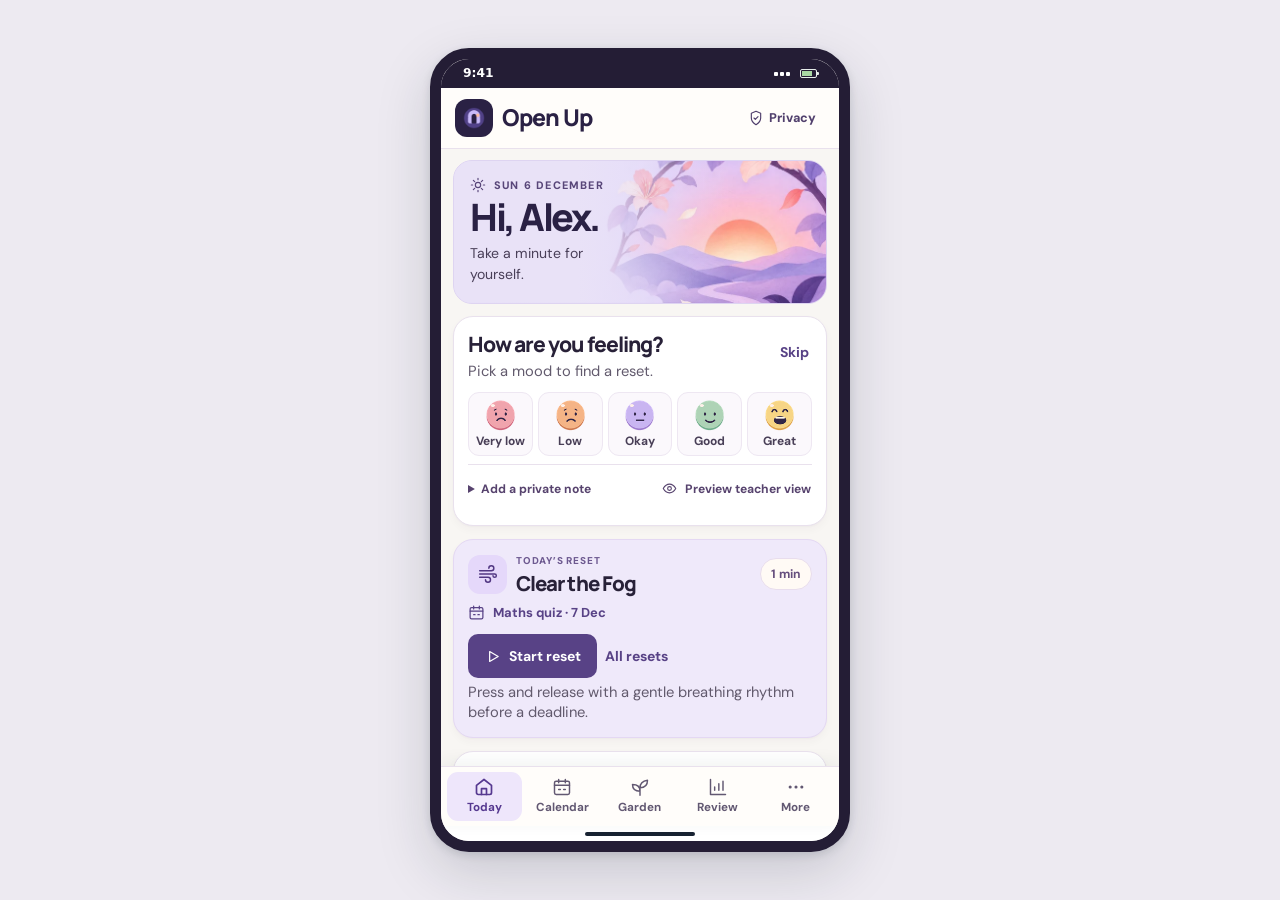
==== commit 1083480a: "Add files via upload" ====
--- a/index.html
+++ b/index.html
@@ -1,30 +1,36 @@
 <!doctype html>
 <html lang="en">
 <head>
-<meta charset="utf-8"><meta name="viewport" content="width=device-width, initial-scale=1">
-<meta name="theme-color" content="#f7f8f3">
-<meta name="description" content="Mood Campus, an interactive school wellbeing prototype for GTSU2037">
-<title>Mood Campus</title>
+<meta charset="utf-8"><meta name="viewport" content="width=device-width, initial-scale=1, viewport-fit=cover">
+<meta name="theme-color" content="#f8f6f3">
+<meta name="description" content="Open Up, an interactive school wellbeing prototype for GTSU2037">
+<meta name="apple-mobile-web-app-capable" content="yes">
+<meta name="apple-mobile-web-app-status-bar-style" content="default">
+<title>Open Up</title>
+<link rel="manifest" href="./manifest.webmanifest">
+<link rel="icon" href="./icon-192.png" sizes="192x192">
+<link rel="apple-touch-icon" href="./icon-192.png">
 <link rel="stylesheet" href="./style.css">
 <script defer src="./app.js"></script>
 </head>
-<body>
-<aside class="sidebar">
-  <a class="brand" href="#today"><span class="brand-icon" data-icon="sprout"></span><span>Mood Campus<small>SCHOOL WELLBEING</small></span></a>
-  <nav id="nav" aria-label="Main navigation"></nav>
-  <div class="side-bottom">
-    <button class="demo-link" data-action="demo"><span data-icon="play"></span> Demo controls</button>
-    <div class="profile"><span class="avatar">AL</span><div><b>Alex Lee</b><small>Student · 5B</small></div></div>
+<body class="app-page">
+<div class="phone-shell">
+  <div class="phone-status" aria-hidden="true">
+    <span>9:41</span>
+    <span class="phone-status-icons"><i class="status-signal"></i><i class="status-battery"></i></span>
   </div>
-</aside>
-<div class="workspace">
-<header class="topbar">
-  <span id="breadcrumb">Student space <span>/</span> Today</span>
-  <div class="header-actions"><span class="prototype"><i></i> Demo mode</span><button class="btn quiet" data-action="privacy"><span data-icon="shield"></span><span class="privacy-label">Privacy &amp; consent</span></button></div>
-</header>
-<main id="main" tabindex="-1"></main>
-<footer class="footer"><span>Mood Campus · GTSU2037</span><span>Classroom prototype · Use fictional entries</span></footer>
+  <div class="workspace" id="phone-screen">
+    <header class="app-header">
+      <a class="brand" href="#today"><img src="./icon-192.png" width="38" height="38" alt=""><span>Open Up</span></a>
+      <button type="button" class="app-privacy" data-action="privacy"><span data-icon="shield"></span> Privacy</button>
+    </header>
+    <main id="main" tabindex="-1"></main>
+    <footer class="footer"><span>Open Up · GTSU2037</span><a href="./flow.html" target="_top">User flow demo</a></footer>
+  </div>
+  <nav id="phone-nav" class="phone-nav" aria-label="App navigation"></nav>
+  <div class="phone-home" aria-hidden="true"></div>
+  <div id="toast" role="status"></div>
 </div>
 <dialog id="dialog"><div id="dialog-content"></div></dialog>
-<div id="toast" role="status"></div>
-</body></html>
+</body>
+</html>
--- a/style.css
+++ b/style.css
@@ -1,12 +1,12 @@
 @import url('https://fonts.googleapis.com/css2?family=DM+Sans:wght@400;500;600;700&family=Manrope:wght@400;500;600;700;800&display=swap');
 
-:root{--page:#f7f8f3;--white:#fff;--ink:#192d26;--muted:#54655d;--line:#e1e7df;--green:#195942;--dark:#184737;--pale:#e9f3ea;--sage:#dceee3;--warm:#f9efdb;--pink:#f2e5e9;--radius:20px;--shadow:0 3px 10px #263e3010}
+:root{--page:#f8f6f3;--white:#fffdfa;--ink:#282138;--muted:#625a6d;--line:#e9e1ed;--accent:#584286;--dark:#2a2144;--pale:#ede6f9;--lavender:#e9e2f7;--warm:#ffe8d4;--pink:#f9e0e6;--radius:20px;--shadow:0 4px 9px #38254908,0 1px 2px #38254906}
 *{box-sizing:border-box}
 body{margin:0;background:var(--page);color:var(--ink);font:400 16px/1.5 "DM Sans",system-ui,sans-serif}
 button,input,textarea,select{font:inherit}
 button{cursor:pointer}
 a{color:var(--dark)}
-button:focus-visible,a:focus-visible,input:focus-visible,textarea:focus-visible,select:focus-visible{outline:3px solid #4c8f73;outline-offset:3px}
+button:focus-visible,a:focus-visible,input:focus-visible,textarea:focus-visible,select:focus-visible{outline:3px solid #7050a8;outline-offset:3px}
 h1,h2,h3,p{margin:0}
 h1,h2,h3,.brand{font-family:Manrope,system-ui,sans-serif;letter-spacing:-.045em}
 h1{font-size:clamp(2.2rem,4vw,3.65rem);line-height:1.06;font-weight:800}
@@ -15,41 +15,24 @@
 p{color:var(--muted)}
 small{font-size:.875rem}
 svg{display:block;width:20px;height:20px;flex:none}
-.sidebar{position:fixed;inset:0 auto 0 0;width:232px;background:#fff;display:flex;flex-direction:column;padding:28px 18px 18px;border-right:1px solid var(--line);z-index:2}
 .brand{display:flex;align-items:center;gap:11px;padding:0 5px;color:var(--ink);text-decoration:none;font-size:1.18rem;font-weight:800;white-space:nowrap;line-height:1.2}
 .brand-icon{background:var(--dark);color:white;display:grid;place-items:center;width:40px;height:40px;border-radius:13px}
 .brand-icon svg{width:24px;height:24px}
 .brand small{display:block;font:700 .63rem/1.4 "DM Sans",sans-serif;letter-spacing:.12em;margin-top:4px;color:var(--muted)}
-.sidebar nav{margin-top:40px;display:grid;gap:5px}
-.nav-label{font-size:.73rem;letter-spacing:.11em;color:#63736b;text-transform:uppercase;font-weight:700;padding:0 12px;margin:9px 0 5px}
-.nav-label:not(:first-child){margin-top:23px}
-.nav-item,.demo-link{display:flex;align-items:center;gap:12px;text-align:left;border:none;border-radius:11px;color:#4c6156;background:transparent;padding:11px 12px;text-decoration:none;font-weight:600;font-size:.91rem;min-height:44px}
-.nav-item:hover,.demo-link:hover{background:#f2f5ef}
-.nav-item[aria-current=page]{background:#e4f0e7;color:#1d5840;font-weight:800}
-.side-bottom{margin-top:auto;padding-top:16px}
-.demo-link{margin-bottom:10px;width:100%}
-.profile{border-top:1px solid var(--line);display:flex;align-items:center;gap:11px;padding:15px 5px 2px;font-size:.9rem}
-.profile small{color:var(--muted);display:block;font-size:.76rem}
 .avatar{display:grid;place-items:center;width:36px;height:36px;border-radius:50%;background:#e9ddcc;color:#614b30;font-weight:700}
-.workspace{margin-left:232px}
-.topbar{height:70px;border-bottom:1px solid var(--line);display:flex;align-items:center;justify-content:space-between;padding:0 33px;background:#fff;gap:10px}
-#breadcrumb{font-size:.88rem;color:var(--muted);font-weight:600}
-#breadcrumb span{padding:0 6px;color:#8e9a91}
-.header-actions,.row{display:flex;align-items:center;gap:12px}
-.prototype,.pill{display:inline-flex;align-items:center;gap:7px;border-radius:30px;background:#f2f5ee;color:#385648;font-size:.76rem;font-weight:700;padding:6px 10px;white-space:nowrap}
-.prototype i{width:7px;height:7px;background:#629476;border-radius:50%}
-.btn{background:var(--green);border:1px solid transparent;color:#fff;min-height:42px;padding:9px 15px;display:inline-flex;align-items:center;justify-content:center;gap:8px;border-radius:10px;text-decoration:none;font-size:.875rem;font-weight:700;white-space:normal}
-.btn:hover{background:#123e31}
-.btn.quiet{background:#fff;color:var(--dark);border-color:#dce6dd}
+.pill{display:inline-flex;align-items:center;gap:7px;border-radius:30px;background:#eee8f9;color:#503c72;font-size:.76rem;font-weight:700;padding:6px 10px;white-space:nowrap}
+.btn{background:var(--accent);border:1px solid transparent;color:#fff;min-height:42px;padding:9px 15px;display:inline-flex;align-items:center;justify-content:center;gap:8px;border-radius:10px;text-decoration:none;font-size:.875rem;font-weight:700;white-space:normal}
+.btn:hover{background:#43316b}
+.btn.quiet{background:#fff;color:var(--dark);border-color:#e4daee}
 .btn.quiet:hover{background:var(--pale)}
-.btn.soft{background:#e7f2e9;color:var(--dark)}
-.btn.soft:hover{background:#d9ebdf}
-.btn.link{color:var(--green);background:transparent;padding-inline:0;border-color:transparent}
+.btn.soft{background:#eee7fb;color:var(--dark)}
+.btn.soft:hover{background:#e4d8f5}
+.btn.link{color:var(--accent);background:transparent;padding-inline:0;border-color:transparent}
 .btn.link:hover{text-decoration:underline}
 .btn svg{width:17px;height:17px}
 #main{max-width:1360px;margin:0 auto;padding:26px 32px 16px;outline:none}
 .hero{position:relative;isolation:isolate;overflow:hidden;min-height:233px;display:flex;align-items:center;padding:31px 37px;border-radius:24px;background:#dceee3;color:#1a3c2f}
-.hero::before{content:"";position:absolute;inset:0;z-index:-1;background:linear-gradient(90deg,#dceee3 0%,#dceee3 33%,transparent 66%),url('./garden.webp') center 55%/cover no-repeat}
+.hero::before{content:"";position:absolute;inset:0;z-index:-1;background:linear-gradient(90deg,#e9e2f7 0%,#e9e2f7 33%,transparent 74%),url('./open-up-hero.webp') center center/cover no-repeat}
 .hero h1{margin:7px 0 10px}
 .hero p{font-size:1rem;color:#36574a;max-width:440px}
 .eyebrow{font-size:.74rem;font-weight:800;letter-spacing:.11em;text-transform:uppercase;color:#35634d}
@@ -60,43 +43,42 @@
 .card{border:1px solid var(--line);border-radius:var(--radius);background:#fff;padding:22px;box-shadow:var(--shadow);min-width:0}
 .card-head{display:flex;align-items:flex-start;justify-content:space-between;gap:12px;margin-bottom:14px}
 .card-head p,.card>p{margin-top:5px;font-size:.92rem}
-.icon-badge{display:grid;place-items:center;width:42px;height:42px;flex:none;border-radius:12px;color:#276049;background:#eaf2e9}
+.icon-badge{display:grid;place-items:center;width:42px;height:42px;flex:none;border-radius:12px;color:#5b4288;background:#f0e8fb}
 .icon-badge.amber{color:#8c6223;background:var(--warm)}
 .icon-badge.pink{color:#8b4961;background:var(--pink)}
 .moods{display:grid;grid-template-columns:repeat(5,minmax(0,1fr));gap:8px;margin:17px 0}
 .mood{display:grid;justify-items:center;gap:6px;border:1px solid #e3e8e0;border-radius:12px;background:#f8faf6;color:#42574b;font-size:.74rem;font-weight:700;padding:10px 2px 8px;min-width:0;line-height:1.25}
-.mood span{font-size:1.86rem;line-height:1.25}
 .mood:hover,.mood[aria-pressed=true]{border-color:#6e9c80;background:#e9f3e9;color:var(--dark)}
-.journal{border-top:1px solid #edf0ea;padding-top:7px}
-.journal summary{cursor:pointer;color:#415c4e;font-size:.88rem;font-weight:700;padding:9px 0}
-textarea,input:not([type=checkbox]),select{color:var(--ink);background:#fbfcfa;border:1px solid #d8e3d9;border-radius:10px;padding:9px 11px;width:100%}
+.journal{border-top:1px solid #eee8f0;padding-top:7px}
+.journal summary{cursor:pointer;color:#51436a;font-size:.88rem;font-weight:700;padding:9px 0}
+textarea,input:not([type=checkbox]),select{color:var(--ink);background:#fffcff;border:1px solid #e2d8e9;border-radius:10px;padding:9px 11px;width:100%}
 textarea{resize:vertical;min-height:83px}
 .field{display:grid;gap:5px;font-size:.9rem;font-weight:700}
 .field small{font-weight:400;color:var(--muted)}
 .controls{display:flex;gap:9px;align-items:center;flex-wrap:wrap;margin-top:12px}
 .split{justify-content:space-between}
-.status-text{font-size:.85rem;color:var(--green);font-weight:700}
+.status-text{font-size:.85rem;color:var(--accent);font-weight:700}
 .event-list{list-style:none;margin:0;padding:0}
-.event{display:flex;gap:11px;align-items:center;padding:10px 0;border-bottom:1px solid #edf0ea}
+.event{display:flex;gap:11px;align-items:center;padding:10px 0;border-bottom:1px solid #eee8f0}
 .event:last-child{border-bottom:0}
-.date-tile{background:#eef4ed;color:#286048;border-radius:10px;width:43px;min-height:45px;flex:none;display:grid;place-content:center;text-align:center;font-weight:800;line-height:1.1}
+.date-tile{background:#eee6fa;color:#5a4283;border-radius:10px;width:43px;min-height:45px;flex:none;display:grid;place-content:center;text-align:center;font-weight:800;line-height:1.1}
 .date-tile small{font-size:.64rem;letter-spacing:.08em;text-transform:uppercase;margin-top:3px}
 .event-body{flex:1;min-width:0;overflow-wrap:anywhere}
 .event-body b{font-size:.91rem;display:block}
 .event-body small{color:var(--muted);font-size:.75rem}
-.event-chip{font-size:.72rem;padding:4px 8px;background:#f1f4ee;color:#506455;border-radius:20px;font-weight:700}
+.event-chip{font-size:.72rem;padding:4px 8px;background:#efe8f7;color:#574767;border-radius:20px;font-weight:700}
 .event-chip.exam{background:#fbefda;color:#77551c}
 .event-chip.grades{background:#f4e9ef;color:#79475e}
-.recommend{background:#edf5ed;border-color:#dce9dc}
+.recommend{background:#efe9fa;border-color:#e4d8f3}
 .recommend .card-head{margin-bottom:8px}
-.recommend .icon-badge{background:#dcebe0}
-.recommend small{display:block;color:#52695c;margin-top:6px}
+.recommend .icon-badge{background:#e5d9f8}
+.recommend small{display:block;color:#5a4b6e;margin-top:6px}
 .garden-card{background:#fcf9ee;border-color:#ebe7d7}
 .garden-card .garden-art{height:70px;margin:9px 0;border-radius:10px;font-size:1.55rem}
-.garden-art{display:flex;align-items:flex-end;justify-content:space-evenly;padding:0 8px 13px;background:radial-gradient(ellipse at 55% 150%,#99bb9c 43%,transparent 44%),radial-gradient(ellipse at 10% 145%,#aecaae 55%,transparent 56%),#dce9ce;border-radius:18px;height:190px;font-size:clamp(1.6rem,5vw,3.2rem);overflow:hidden}
+.garden-art{display:flex;align-items:flex-end;justify-content:space-evenly;padding:0 8px 13px;background:linear-gradient(0deg,#c2d4b9bd,transparent 70%),url("./garden.webp") right 55%/cover no-repeat;border-radius:18px;height:190px;font-size:clamp(1.6rem,5vw,3.2rem);overflow:hidden}
 .garden-art span:nth-child(even){transform:translateY(-12px)}
 meter{width:100%;height:12px;display:block;margin:7px 0}
-meter::-webkit-meter-optimum-value{background:#62916f}
+meter::-webkit-meter-optimum-value{background:#8768ba}
 .page-intro{margin:4px 0 21px}
 .page-intro h1{font-size:clamp(2rem,4vw,3rem);margin:6px 0 8px}
 .grid2,.grid3{display:grid;gap:17px;grid-template-columns:repeat(2,minmax(0,1fr));align-items:start}
@@ -107,30 +89,453 @@
 .banner p{margin-top:4px}
 .chart{display:grid;gap:12px;margin-top:16px}
 .bar-row{display:grid;grid-template-columns:4.7rem 1fr 3rem;gap:9px;align-items:center;font-size:.85rem}
-.bar{height:12px;border-radius:20px;background:#eaf0e8;overflow:hidden}
-.bar span{display:block;background:#6c9b7e;height:100%;border-radius:20px}
-.kpi{font-family:Manrope,sans-serif;font-size:2.3rem;font-weight:800;color:var(--green)}
+.bar{height:12px;border-radius:20px;background:#eee8f3;overflow:hidden}
+.bar span{display:block;background:#9579c2;height:100%;border-radius:20px}
+.kpi{font-family:Manrope,sans-serif;font-size:2.3rem;font-weight:800;color:var(--accent)}
 .history-list{list-style:none;padding:0;margin:10px 0 0}
 .history-list li{padding:10px 0;border-bottom:1px solid var(--line);overflow-wrap:anywhere}
-.footer{max-width:1360px;margin:auto;padding:8px 34px 22px;display:flex;justify-content:space-between;gap:12px;color:#63746a;font-size:.77rem}
+.footer{max-width:1360px;margin:auto;padding:8px 34px 22px;display:flex;justify-content:space-between;gap:12px;color:#625c6d;font-size:.77rem}
 dialog{width:min(550px,calc(100% - 27px));max-height:90dvh;border:1px solid var(--line);padding:0;border-radius:22px;background:#fff;color:var(--ink);box-shadow:0 20px 80px #132f2950}
 dialog::backdrop{background:#132d2370}
 .modal{padding:23px}
 .modal .card-head{align-items:center}
 .modal .stack{gap:13px}
-.close{width:37px;height:37px;flex:none;border-radius:50%;color:var(--dark);background:#f0f4ee;border:0;display:grid;place-content:center}
+.close{width:37px;height:37px;flex:none;border-radius:50%;color:var(--dark);background:#eee7f8;border:0;display:grid;place-content:center}
 .setting{display:flex;align-items:flex-start;gap:10px;padding:10px 0;border-bottom:1px solid var(--line)}
-.setting input{margin-top:5px;accent-color:var(--green)}
+.setting input{margin-top:5px;accent-color:var(--accent)}
 .setting small{display:block;color:var(--muted)}
 #toast{position:fixed;bottom:17px;right:17px;max-width:calc(100% - 34px);padding:10px 14px;background:var(--dark);color:#fff;border-radius:11px;z-index:4;box-shadow:var(--shadow)}
 #toast:empty{display:none}
-.exercise{border-radius:15px;background:#e8f2eb;text-align:center;padding:18px;margin:12px 0;overflow:hidden}
-.breathe{width:145px;height:145px;margin:13px auto;display:grid;place-content:center;background:#d1e8dd;color:#144e38;border:9px solid #b3d5c2;border-radius:50%;font-weight:800;touch-action:none;user-select:none;transition:transform .55s,background .55s}
-.breathe.holding{transform:scale(1.12);background:#b6d9c6}
+.exercise{border-radius:15px;background:#f1ecfa;text-align:center;padding:18px;margin:12px 0;overflow:hidden}
+.breathe{width:145px;height:145px;margin:13px auto;display:grid;place-content:center;background:#e2d5f8;color:#48316d;border:9px solid #cbb4ec;border-radius:50%;font-weight:800;touch-action:none;user-select:none;transition:transform .55s,background .55s}
+.breathe.holding{transform:scale(1.12);background:#d3c0f1}
 .thoughts{display:flex;flex-wrap:wrap;justify-content:center;gap:8px;margin:12px auto}
 .tear{animation:tear .55s ease-in forwards}
 @keyframes tear{to{transform:translateY(22px) scale(.65);opacity:0}}
 @media(prefers-reduced-motion:reduce){*,*::before,*::after{animation-duration:.001ms!important;transition-duration:.001ms!important}}
-@media(max-width:1100px){.sidebar{width:204px;padding-inline:12px}.workspace{margin-left:204px}#main{padding-inline:22px}.topbar{padding-inline:22px}.card{padding:17px}.hero{padding-inline:27px}}
-@media(max-width:830px){.sidebar{position:static;width:auto;display:block;border-right:0;border-bottom:1px solid var(--line);padding:12px 13px 7px}.sidebar nav{display:flex;overflow:auto;gap:5px;margin-top:11px;padding-bottom:3px}.nav-label,.side-bottom .profile{display:none}.nav-item{white-space:nowrap;padding:8px 10px;min-height:38px;font-size:.82rem}.nav-item svg{width:16px;height:16px}.side-bottom{position:absolute;right:13px;top:10px;padding:0}.demo-link{font-size:.8rem;margin:0}.workspace{margin-left:0}.topbar{height:51px}.hero{min-height:195px}}
-@media(max-width:620px){#main{padding:14px 12px}.topbar{padding-inline:12px}.header-actions{gap:5px}.header-actions .btn{min-height:35px;padding:5px 8px}.privacy-label{font-size:.72rem}.prototype{display:none}.dashboard,.grid2,.grid3{grid-template-columns:1fr;gap:13px}.stack{gap:13px}.hero{padding:20px 18px;min-height:175px}.hero p{font-size:.88rem;max-width:235px}.hero::before{background:linear-gradient(90deg,#dceee3 16%,#dceee3e8 41%,transparent 85%),url('./garden.webp') 62% center/cover no-repeat}.card{padding:15px}.footer{padding-inline:13px}.mood{font-size:.7rem}.mood span{font-size:1.65rem}}
+
+.calendar-event{display:grid;grid-template-columns:auto minmax(0,1fr) auto;column-gap:11px;row-gap:6px}
+.event-actions{grid-column:2/-1;display:flex;flex-wrap:wrap;gap:7px}
+.event-actions .btn{min-height:36px;padding:5px 9px;font-size:.8rem}
+.event-actions .btn svg{width:15px;height:15px}
+.reset-context{display:flex;gap:8px;align-items:center;color:var(--accent);font-size:.88rem;font-weight:700;overflow-wrap:anywhere;margin:7px 0}
+.reset-context svg{width:17px;height:17px}
+.more-list{display:grid;gap:8px}
+.more-list .btn{justify-content:flex-start;min-height:45px}
+.game-time{width:max-content;font-weight:800;font-variant-numeric:tabular-nums;color:var(--accent);padding:4px 10px;border-radius:999px;background:var(--pale);margin:10px 0}
+.bubble-stage{height:166px;position:relative;margin:8px auto 0;max-width:380px}
+.bubble{position:absolute;left:36%;top:26%;width:72px;height:72px;border-radius:50%;border:2px solid #639e84;background:radial-gradient(circle at 28% 24%,#fff 0 6%,#d6f1e8 12%,#aad7c7 58%,#8cb9a9);color:#163e31;font-weight:800;touch-action:manipulation;transition:top .28s,left .28s}
+.bubble[data-position="1"]{left:70%;top:52%}
+.bubble[data-position="2"]{left:7%;top:5%}
+.bubble[data-position="3"]{left:59%;top:3%}
+.bubble[data-position="4"]{left:16%;top:48%}
+.bubble[data-position="5"]{left:44%;top:41%}
+.sense-game .controls{justify-content:center}
+
+.app-page {
+  --frame-width: 100%;
+  --frame-height: 100dvh;
+  --bezel: 0px;
+  --screen-x: 0px;
+  --screen-y: 0px;
+  --screen-radius: 0px;
+  --home-height: 0px;
+  min-height: 100dvh;
+  display: grid;
+  place-items: center;
+}
+
+.phone-shell {
+  position: relative;
+  display: grid;
+  grid-template-rows: auto minmax(0, 1fr) auto auto;
+  width: var(--frame-width);
+  height: var(--frame-height);
+  overflow: hidden;
+  border: var(--bezel) solid #241d35;
+  background: var(--page);
+}
+
+.phone-status, .phone-home {display: none;}
+
+.workspace {
+  grid-row: 2;
+  overflow: auto;
+  overscroll-behavior: contain;
+  scrollbar-width: thin;
+  scrollbar-color: #beb3cb transparent;
+  min-width: 0;
+}
+
+.app-header {
+  padding: calc(9px + env(safe-area-inset-top)) max(14px, env(safe-area-inset-right)) 9px max(14px, env(safe-area-inset-left));
+  background: var(--white);
+  border-bottom: 1px solid var(--line);
+}
+
+.app-header .brand {width: max-content; padding-inline: 0;}
+.app-header .brand-icon {width: 38px; height: 38px; border-radius: 11px;}
+.phone-shell #main {max-width: 580px; padding: 12px max(12px, env(safe-area-inset-right)) 12px max(12px, env(safe-area-inset-left));}
+.phone-shell .hero {min-height: 132px; padding: 14px 17px; border-radius: 17px;}
+.phone-shell .hero::before {background-position: center, center 55%;}
+.phone-shell .hero h1 {font-size: 2.25rem; margin: 4px 0 6px;}
+.phone-shell .hero p {font-size: .88rem; max-width: 235px;}
+.phone-shell .page-intro h1 {font-size: 2rem;}
+.phone-shell :is(.dashboard,.grid2,.grid3) {grid-template-columns: minmax(0, 1fr); gap: 13px;}
+.phone-shell .dashboard {margin-top: 12px;}
+.phone-shell .stack {gap: 13px;}
+.phone-shell .card {padding: 15px;}
+.phone-shell .moods {margin: 11px 0;}
+.phone-shell .mood {font-size: .7rem;}
+.phone-shell .recommend .controls {gap: 7px;}
+.phone-shell .footer {max-width: 580px; padding: 8px 13px;}
+.phone-shell .garden-art {font-size: 2rem;}
+.phone-shell .garden-card .garden-art {font-size: 1.55rem;}
+
+.phone-nav {
+  grid-row: 3;
+  display: grid;
+  grid-template-columns: repeat(5, minmax(0, 1fr));
+  align-items: center;
+  gap: 3px;
+  padding: 5px max(6px, env(safe-area-inset-right)) calc(5px + env(safe-area-inset-bottom)) max(6px, env(safe-area-inset-left));
+  border-top: 1px solid var(--line);
+  background: var(--white);
+  box-shadow: 0 -4px 16px #263e3010;
+  z-index: 1;
+}
+
+.phone-nav a, .phone-nav button {
+  display: grid;
+  justify-items: center;
+  align-content: center;
+  gap: 2px;
+  min-height: 49px;
+  border: 0;
+  border-radius: 11px;
+  background: transparent;
+  color: #625872;
+  text-decoration: none;
+  font-size: .73rem;
+  font-weight: 700;
+}
+
+.phone-nav [aria-current="page"] {color: var(--accent); background: #eee6fb;}
+.phone-nav a, .phone-nav button, .mood, .btn {touch-action: manipulation;}
+.app-page :is(.btn,.event-actions .btn,.close) {min-height: 44px;}
+.app-page .close {width: 44px;}
+.app-page #toast {position: absolute; bottom: calc(70px + env(safe-area-inset-bottom) + var(--home-height)); right: 12px;}
+
+.app-page dialog {
+  position: fixed;
+  inset: auto 0 calc(var(--screen-y) + var(--home-height));
+  width: calc(var(--frame-width) - 2 * var(--bezel));
+  max-width: 100%;
+  max-height: min(88dvh, calc(var(--frame-height) - 58px));
+  margin: 0 auto;
+  border-radius: 20px 20px 0 0;
+}
+
+.app-page dialog::backdrop {
+  clip-path: inset(var(--screen-y) var(--screen-x) round var(--screen-radius));
+}
+
+.app-page .modal {
+  padding: 17px max(17px, env(safe-area-inset-right)) calc(17px + env(safe-area-inset-bottom)) max(17px, env(safe-area-inset-left));
+}
+
+@media (min-width: 700px) and (min-height: 500px) {
+  .app-page:not(.installed-app) {
+    --frame-width: 420px;
+    --frame-height: min(804px, calc(100dvh - 28px));
+    --bezel: 11px;
+    --screen-x: calc((100vw - var(--frame-width)) / 2 + var(--bezel));
+    --screen-y: calc((100dvh - var(--frame-height)) / 2 + var(--bezel));
+    --screen-radius: 28px;
+    --home-height: 15px;
+    background: #edeaf1;
+  }
+
+  .app-page:not(.installed-app) .phone-shell {
+    border-radius: calc(var(--screen-radius) + var(--bezel));
+    box-shadow: 0 20px 54px #1722312b, 0 3px 9px #17223122;
+  }
+
+  .app-page:not(.installed-app) .phone-status {
+    grid-row: 1;
+    display: flex;
+    justify-content: space-between;
+    align-items: center;
+    min-height: 29px;
+    padding: 0 22px;
+    color: white;
+    background: #241d35;
+    font: 700 .77rem/1 system-ui, sans-serif;
+  }
+
+  .phone-status-icons {display: flex; align-items: center; gap: 8px;}
+  .status-signal {
+    width: 19px;
+    height: 9px;
+    background: radial-gradient(circle,#fff 2px,transparent 2.5px) 0 50% / 6px 8px repeat-x;
+  }
+
+  .status-battery {
+    position: relative;
+    width: 17px;
+    height: 9px;
+    border: 1px solid #e7eeeb;
+    border-radius: 2px;
+    background: linear-gradient(90deg,#a9d8a4 0 75%,transparent 75%) content-box;
+    padding: 1px;
+  }
+
+  .status-battery::after {
+    content: "";
+    position: absolute;
+    right: -3px;
+    top: 2px;
+    width: 2px;
+    height: 3px;
+    background: #e7eeeb;
+    border-radius: 0 1px 1px 0;
+  }
+
+  .app-page:not(.installed-app) .phone-home {
+    grid-row: 4;
+    display: grid;
+    place-items: center;
+    height: var(--home-height);
+    background: white;
+  }
+
+  .phone-home::after {
+    content: "";
+    background: #172231;
+    width: 110px;
+    height: 4px;
+    border-radius: 4px;
+  }
+}
+
+.app-header {
+  display:flex;
+  justify-content:space-between;
+  align-items:center;
+  padding-top:calc(8px + env(safe-area-inset-top));
+  padding-bottom:8px;
+}
+.app-header .brand {gap:9px; font-size:1.45rem; color:var(--dark);}
+.app-header .brand img {border-radius:12px; display:block;}
+.app-privacy {
+  display:inline-flex;
+  gap:5px;
+  align-items:center;
+  padding:0 9px;
+  min-height:44px;
+  border:0;
+  color:#51406d;
+  background:transparent;
+  border-radius:10px;
+  font-size:.79rem;
+  font-weight:800;
+}
+.app-privacy:hover {background:var(--pale);}
+.app-privacy svg {width:16px; height:16px;}
+.phone-shell #main {padding-top:11px;}
+.phone-shell .hero {
+  min-height:139px;
+  border:1px solid #ded4f1;
+  background:var(--lavender);
+  color:var(--dark);
+  padding:16px 16px 17px;
+  border-radius:19px;
+}
+.phone-shell .hero h1 {font-size:2.36rem; letter-spacing:-.065em;}
+.phone-shell .hero p {color:#493f58; max-width:85%; }
+.phone-shell .hero .eyebrow {color:#584679; font-size:.68rem;}
+.phone-shell .card {padding:14px;}
+.check-in .card-head {align-items:flex-start; gap:7px; margin-bottom:7px;}
+.check-in h2 {font-size:1.32rem;}
+.check-in .card-head p {margin-top:3px;}
+.check-in .card-head .btn {padding:0 2px;}
+.status-text {flex:none; border-radius:20px; padding:4px 7px; background:#e5f2e8; color:#365b42; font-size:.69rem; line-height:1;}
+.phone-shell .moods {gap:5px; margin:10px 0 8px;}
+.phone-shell .mood {
+  gap:3px;
+  min-height:62px;
+  padding:6px 1px;
+  background:#fbf8fc;
+  border-color:#eee7f2;
+  color:#493f57;
+  font-size:.68rem;
+  border-radius:11px;
+  line-height:1.15;
+}
+.phone-shell .mood:hover {border-color:#bdabd8; background:#f3edf9;}
+.phone-shell .mood[aria-pressed="true"] {background:#eee4fb; border-color:#8465b2; color:#3e2968; box-shadow:inset 0 0 0 1px #8465b2;}
+.phone-shell .mood-face {width:33px; height:33px; background:url("./moods.webp") var(--face-position) 0/500% 100% no-repeat;}
+.phone-shell .mood-label {font-size:.75rem; line-height:1.15;}
+.check-in-tools {display:flex; align-items:flex-start; flex-wrap:wrap; gap:0 12px; padding-top:2px; border-top:1px solid var(--line);}
+.check-in-tools .journal {flex:1; border:0; padding:0; min-width:130px;}
+.check-in-tools .journal[open] {flex-basis:100%;}
+.check-in-tools .journal summary,.check-in-tools .btn {min-height:44px; padding-block:9px; font-size:.76rem; color:#57436e;}
+.check-in-tools .journal summary {line-height:26px;}
+.check-in-tools .btn svg {width:15px; height:15px;}
+.reset-title {display:flex; align-items:center; gap:9px; min-width:0;}
+.reset-title .icon-badge {width:39px; height:39px; color:#513782; background:#e5d8fa;}
+.reset-title h2 {font-size:1.28rem; line-height:1.12;}
+.recommend .eyebrow {color:#6d5990; font-size:.62rem; letter-spacing:.08em; margin-bottom:3px;}
+.recommend .card-head {align-items:center;}
+.recommend .pill {background:#fffaf5; color:#654e7d; border:1px solid #e8dded; flex:none;}
+.recommend .reset-context {margin:4px 0 3px; font-size:.81rem;}
+.recommend > p {line-height:1.35;}
+.reset-controls .btn:first-child {min-width:124px;}
+.calendar-intro {display:flex; justify-content:space-between; align-items:center; gap:8px; margin-bottom:15px;}
+.calendar-intro .page-intro {margin:0;}
+.calendar-intro .btn {flex:none; padding-inline:9px; font-size:.78rem;}
+.phone-nav a,.phone-nav button {font-size:.73rem;}
+.phone-nav [aria-current="page"] {color:#563990; background:#eee6fb;}
+.phone-nav [aria-current="page"] svg {stroke-width:2.05;}
+.bubble {background:radial-gradient(circle at 28% 24%,#fff 0 6%,#e9dcff 12%,#c7aeee 58%,#a68ad5); border-color:#9479c6; color:#362658;}
+
+@media (max-width:365px) {
+  .phone-shell .card {padding:11px;}
+  .phone-shell .mood-face {width:29px; height:29px;}
+  .check-in h2 {font-size:1.18rem;}
+  .check-in-tools {gap:0 6px;}
+  .check-in-tools .journal {min-width:119px;}
+}
+
+.form-feedback:empty {display:none;}
+.form-feedback {color:#733351; font-size:.86rem;}
+
+.text-link{display:inline-block;margin-top:12px;color:var(--accent);font-weight:700;font-size:.88rem}
+.low-support h2,.care-banner h2{font-size:1.16rem}
+.care-banner{margin-top:0;padding:14px;background:#fdf0e8;border-color:#ecd9cd}
+.care-banner .eyebrow{color:#735143;font-size:.72rem;margin-bottom:4px}
+.care-banner .card-head{margin-bottom:6px}
+.preview-switch{display:grid;grid-template-columns:1fr 1fr;gap:7px}
+.preview-switch [aria-pressed="true"]{color:white;background:var(--accent)}
+.preview-personal{padding:9px 10px;border-radius:9px;background:var(--pale);color:var(--dark);font-size:.9rem}
+.mood-trend{width:100%;height:auto;display:block;margin-top:8px}
+.mood-trend text{font:10px "DM Sans",sans-serif;fill:var(--muted)}
+.mood-trend .gridline{stroke:var(--line);stroke-width:1}
+.mood-trend .trend-segments{stroke:#8a68b5;stroke-width:2.5}
+.mood-trend circle{fill:#584286;stroke:white;stroke-width:1}
+.trend-heading{margin-top:16px}
+.lantern-game{background:linear-gradient(#332849,#52426c);color:#fff7ed}
+.lantern-game p{color:#fff7ed}
+.lantern-board{max-width:288px;margin:12px auto;display:grid;grid-template-columns:repeat(3,minmax(0,1fr));gap:8px}
+.lantern-tile{border:1px solid #b0a0cc;border-radius:14px;background:#685484;color:#f7de9c;aspect-ratio:1.12;font-size:1.45rem;transition:background .2s,box-shadow .2s}
+.lantern-tile[data-lit="true"]{background:#ffdb99;color:#35273c;box-shadow:0 0 18px #ffcb6da8}
+.lantern-tile:disabled{cursor:default;background:#ffe7b8;opacity:.8}
+.bloom-game{background:linear-gradient(#f6e8f7,#e6f0ec)}
+.bloom-plot{height:114px;position:relative;margin:auto;width:130px}
+.bloom-pot{position:absolute;inset:auto 35px 0;height:30px;background:#be806d;clip-path:polygon(0 0,100% 0,83% 100%,17% 100%)}
+.bloom-plant{position:absolute;width:13px;height:11px;left:calc(50% - 6px);bottom:27px;background:#785b43;border-radius:50%;transition:height .25s,bottom .25s,background .25s}
+.bloom-plot[data-stage="1"] .bloom-plant,.bloom-plot[data-stage="2"] .bloom-plant,.bloom-plot[data-stage="3"] .bloom-plant{width:6px;left:calc(50% - 3px);height:27px;border-radius:5px;background:#53836a}
+.bloom-plot[data-stage="2"] .bloom-plant,.bloom-plot[data-stage="3"] .bloom-plant{height:53px}
+.bloom-plant::before,.bloom-plant::after{content:"";position:absolute;opacity:0}
+.bloom-plot:not([data-stage="0"]) .bloom-plant::before{opacity:1;background:#83af82;width:15px;height:9px;bottom:9px;left:4px;border-radius:100% 0;transform:rotate(-23deg)}
+.bloom-plot[data-stage="2"] .bloom-plant::after,.bloom-plot[data-stage="3"] .bloom-plant::after{opacity:1;width:14px;height:14px;left:-4px;top:-8px;background:var(--petal);border-radius:50%}
+.bloom-plot[data-stage="3"] .bloom-plant::after{background:#f5d784;box-shadow:0 -10px var(--petal),0 10px var(--petal),10px 0 var(--petal),-10px 0 var(--petal);animation:bloom-appear .4s ease-out}
+@keyframes bloom-appear{from{transform:scale(.4)}to{transform:scale(1)}}
+.bloom-colours{display:flex;justify-content:center;flex-wrap:wrap;gap:5px;margin:10px 0}
+.bloom-colour{gap:4px;font-size:.75rem;padding-inline:7px}
+.bloom-colour span{width:10px;height:10px;border-radius:100%;background:var(--petal)}
+.bloom-colour[aria-pressed="true"]{background:var(--pale);border-color:#977ab9}
+.meditation-orb{width:64px;height:64px;border-radius:50%;margin:14px auto;background:radial-gradient(circle at 35% 30%,#fff2c7,#dcbde9 65%,#b395d1)}
+.meditation progress{display:block;margin:0 auto;width:min(100%,210px);accent-color:var(--accent)}
+
+.phone-nav[hidden] {display:none}
+.workspace[data-view="widget"] {
+  background:
+    linear-gradient(180deg,#f0e7f8 0%,#efe4f8f0 18%,#e4d8fa35 60%,#63517c55 100%),
+    url("./open-up-hero.webp") right 52%/auto 100% no-repeat #ddd0f0;
+}
+.workspace[data-view="widget"] .app-header,
+.workspace[data-view="widget"] .footer {display:none}
+.phone-shell .workspace[data-view="widget"] #main {
+  min-height:100%;
+  max-width:430px;
+  display:flex;
+  padding:calc(36px + env(safe-area-inset-top)) max(15px, env(safe-area-inset-right)) calc(22px + env(safe-area-inset-bottom)) max(15px, env(safe-area-inset-left));
+}
+.home-layout {display:flex; flex:1; flex-direction:column; min-width:0; gap:14px}
+.home-date {
+  display:block;
+  padding-left:8px;
+  color:#523e66;
+  font-size:.9rem;
+  font-weight:800;
+}
+.mood-widget {
+  padding:15px 13px 11px;
+  border:1px solid #fffefa;
+  border-radius:24px;
+  background:#fefbfff7;
+  box-shadow:0 12px 28px #37254b20;
+}
+.widget-brand {
+  display:flex;
+  align-items:center;
+  gap:7px;
+  color:#5d4383;
+  font-size:.8rem;
+  font-weight:800;
+}
+.widget-brand img {border-radius:8px}
+.mood-widget h1 {font-size:1.38rem; margin:10px 0 2px; letter-spacing:-.048em}
+.widget-hint {font-size:.9rem}
+.mood-widget .moods {margin:12px 0 5px}
+.mood-widget .mood {min-height:56px}
+.mood-widget .mood-label {font-size:.71rem}
+.widget-bottom {
+  display:flex;
+  justify-content:space-between;
+  align-items:center;
+  flex-wrap:wrap;
+  min-height:45px;
+  gap:4px 9px;
+}
+.widget-bottom .btn {font-size:.78rem; padding-inline:9px}
+.widget-private,.widget-saved {
+  display:inline-flex;
+  align-items:center;
+  gap:5px;
+  color:#5c4d74;
+  font-size:.79rem;
+  font-weight:700;
+}
+.widget-private svg {width:15px; height:15px}
+.widget-saved {color:#34583f}
+.home-launcher {
+  display:flex;
+  justify-content:center;
+  margin-top:auto;
+  padding-top:48px;
+}
+.home-launcher a {
+  display:grid;
+  justify-items:center;
+  gap:4px;
+  border-radius:15px;
+  padding:7px 11px;
+  background:#f7f0f9e5;
+  color:#39264f;
+  box-shadow:0 4px 12px #36244128;
+  font-size:.74rem;
+  font-weight:800;
+  text-decoration:none;
+}
+.home-launcher a:hover {background:#fff8ff}
+.home-launcher img {border-radius:16px}
+.phone-shell:has(.workspace[data-view="widget"]) .phone-home {background:#dfd2ec}
+.app-page .phone-shell:has(.workspace[data-view="widget"]) #toast {
+  bottom:calc(102px + env(safe-area-inset-bottom) + var(--home-height));
+}
+@media (max-width:350px) {
+  .phone-shell .workspace[data-view="widget"] #main {padding-inline:9px}
+  .mood-widget {padding-inline:9px}
+}
